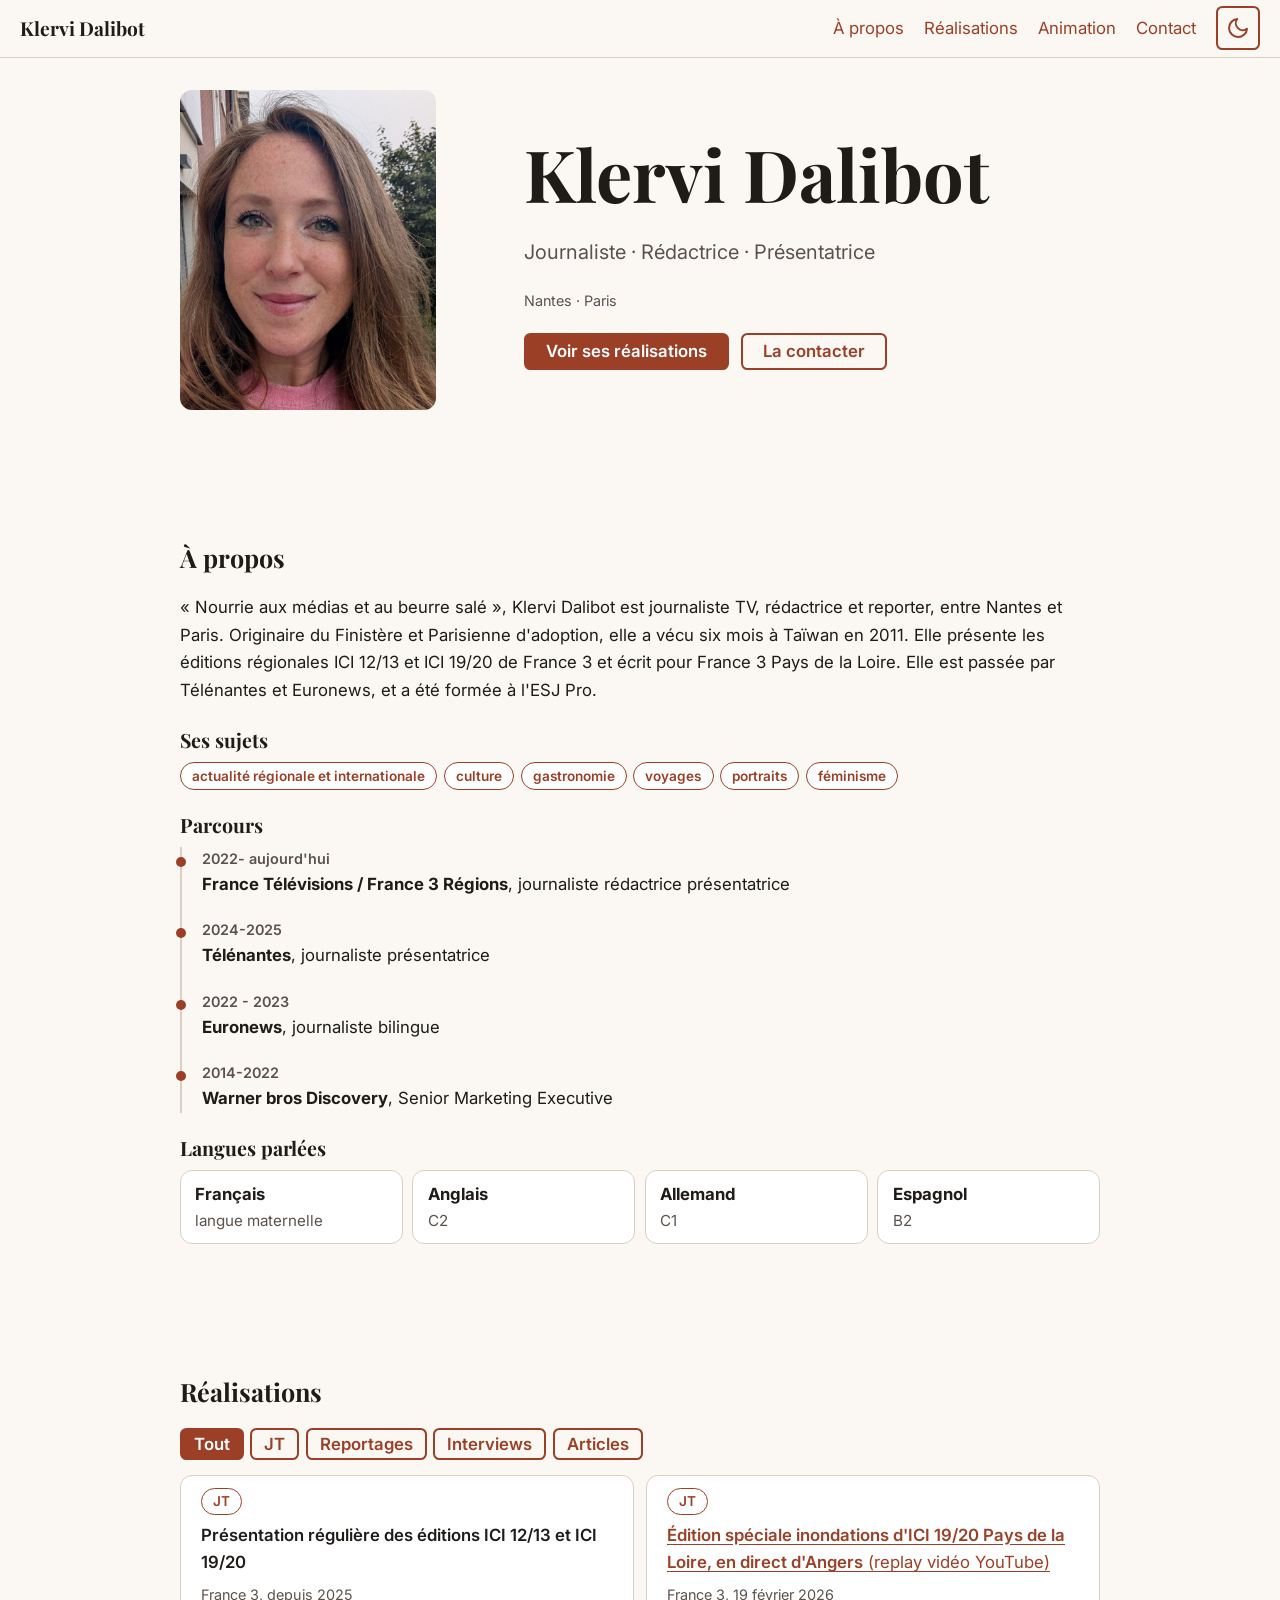
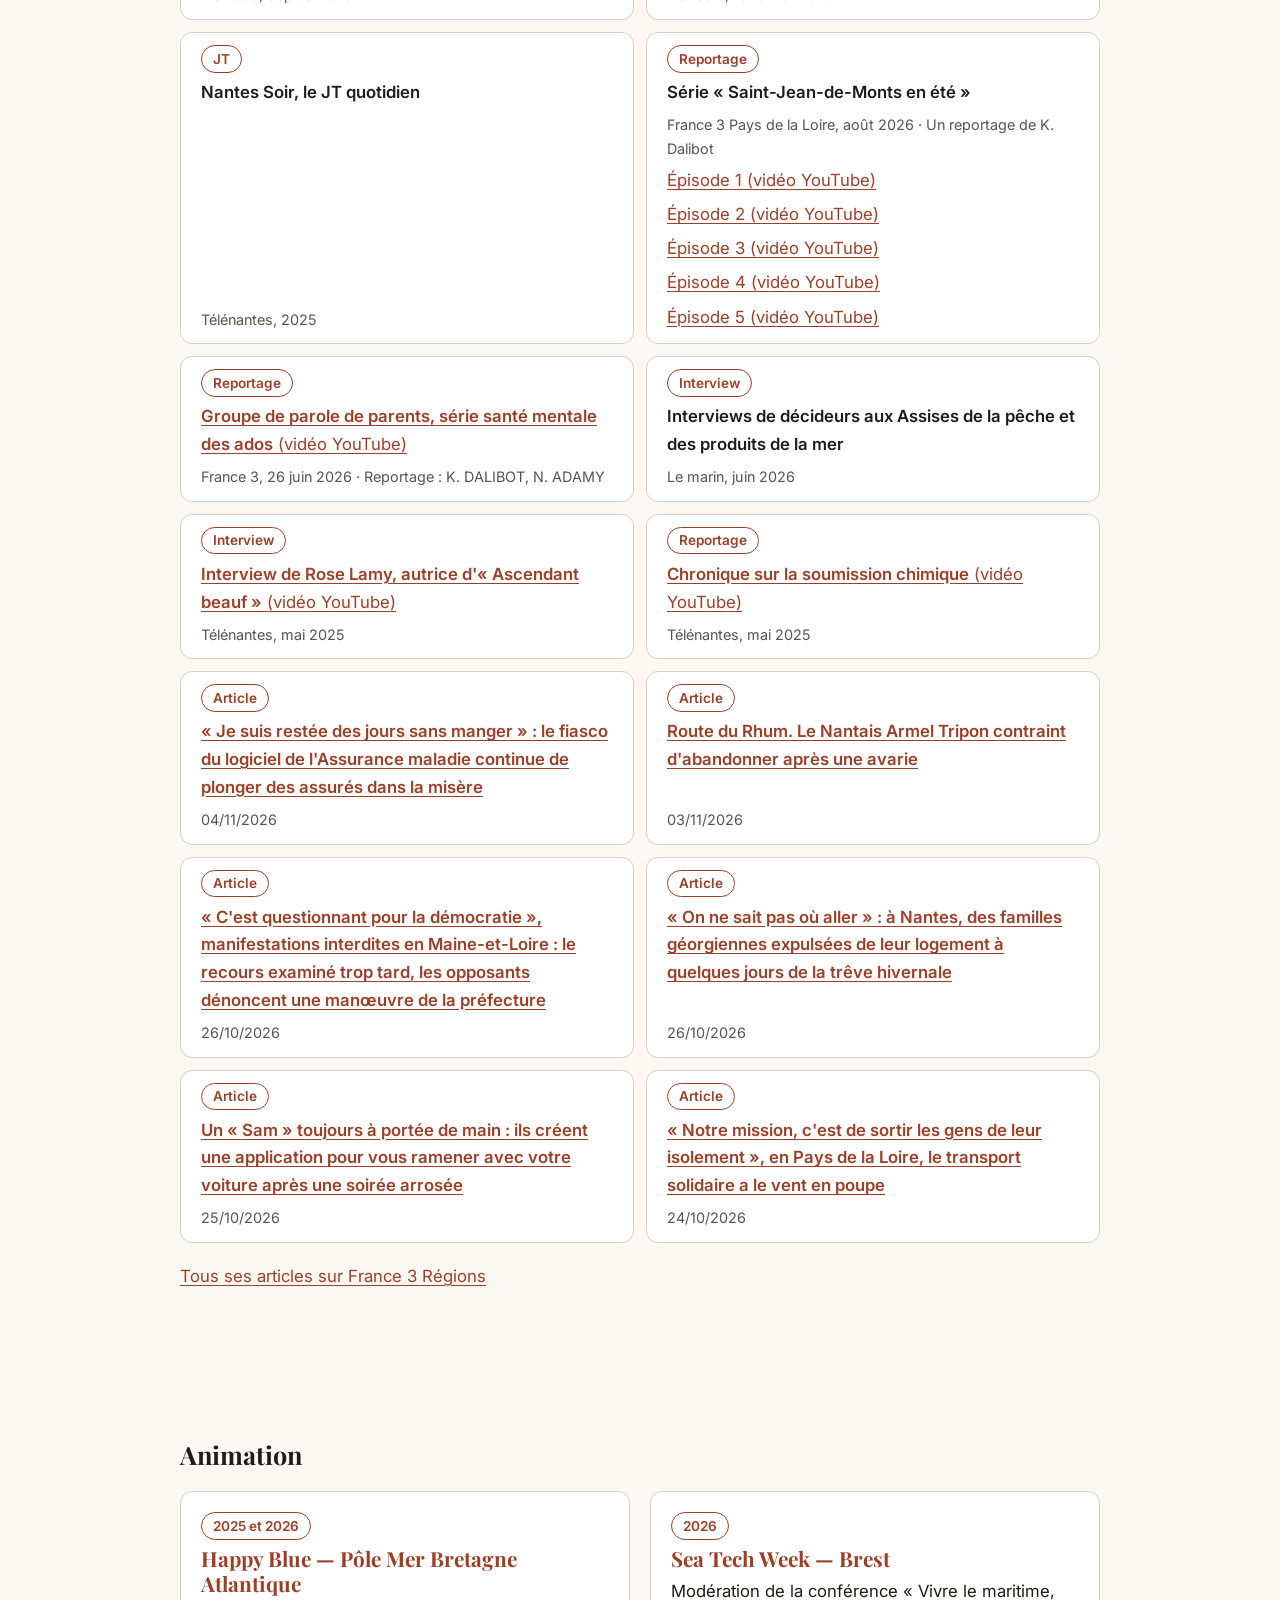
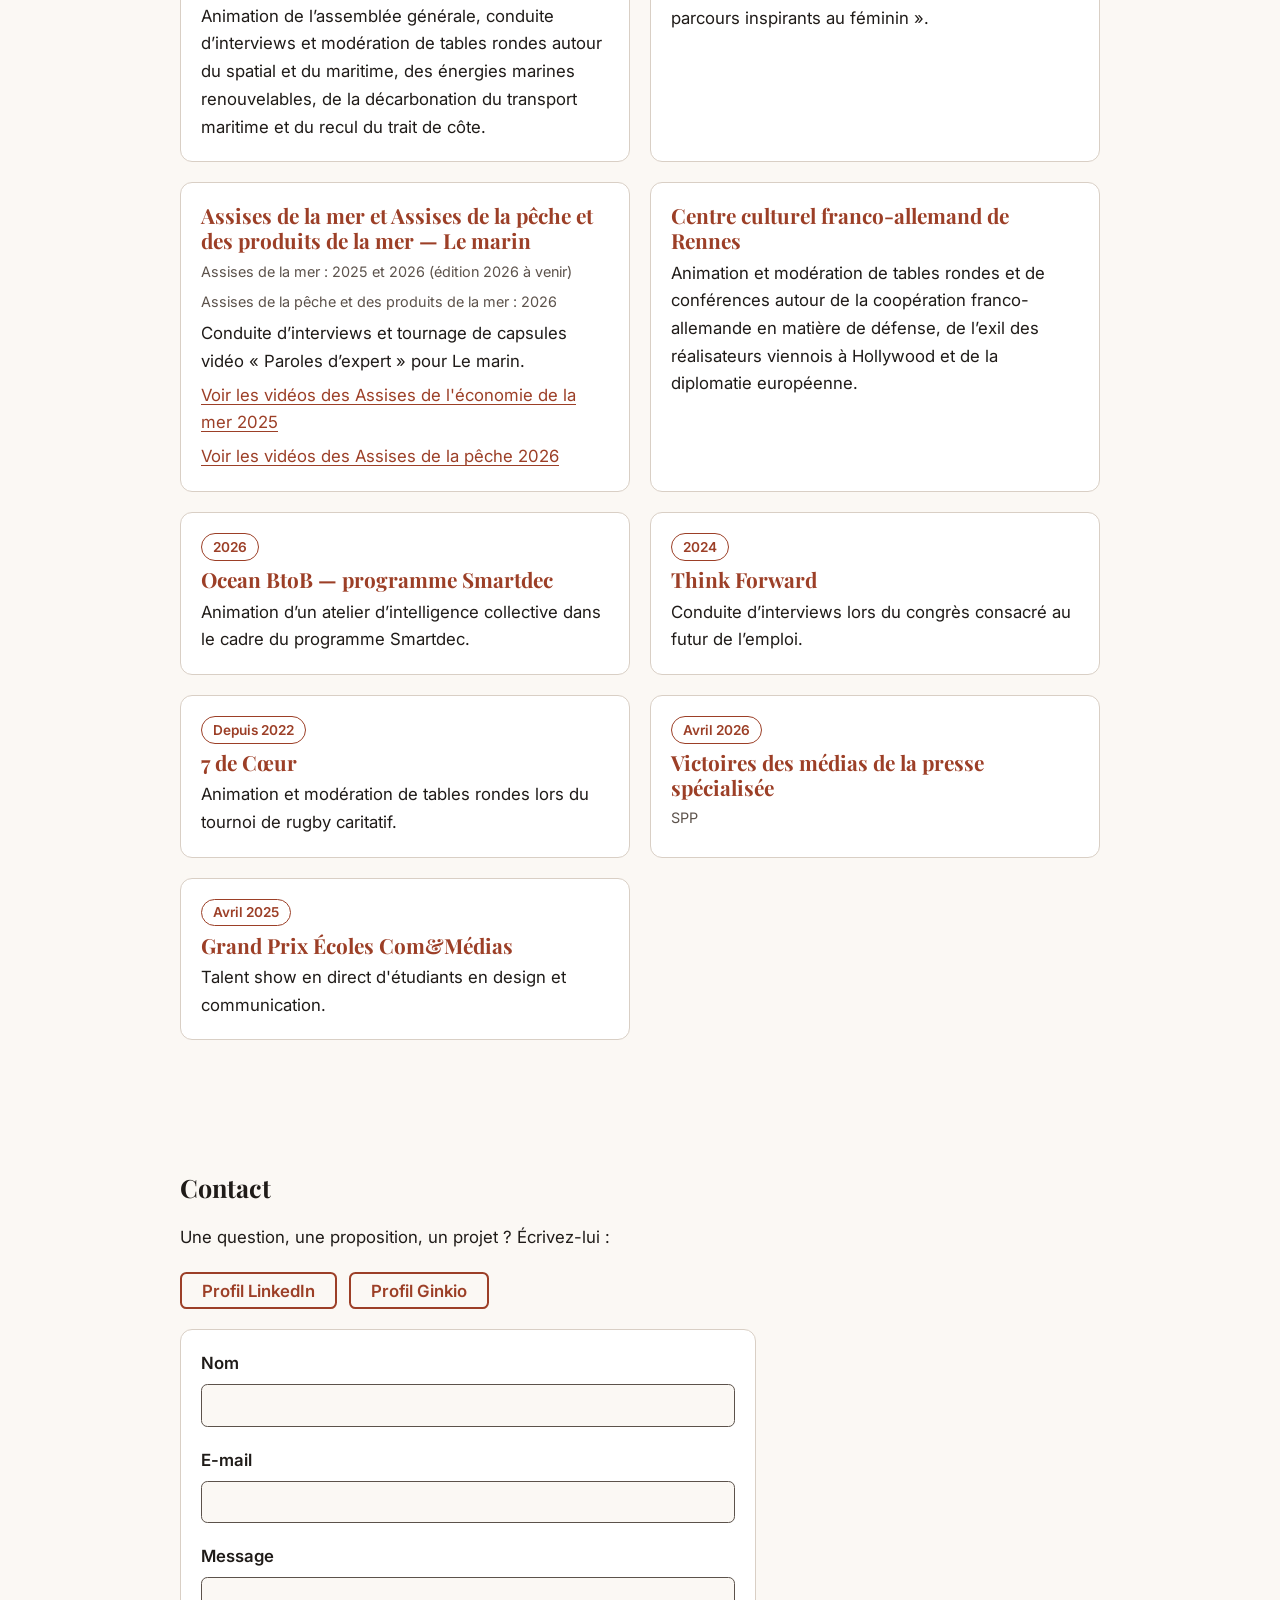
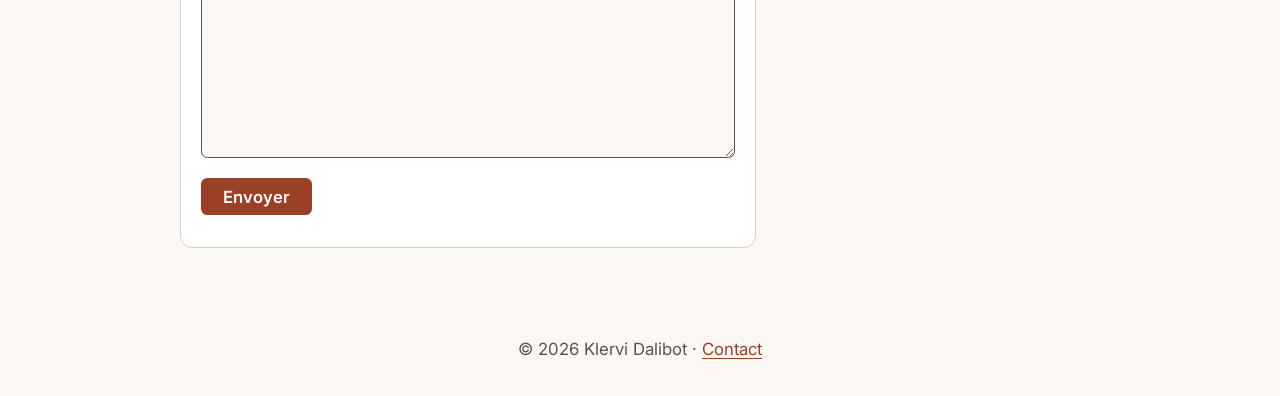
==== index.html @ cf3550d9 "Merge 5344a997045b889848698b7da3e943a7ddca93fd into ff11c8454c8eb63efcbce56567a3c6e92905b1fd" ====
<!doctype html>
<html lang="fr">
<head>
  <meta charset="utf-8">
  <meta name="viewport" content="width=device-width, initial-scale=1">
  <title>Klervi Dalibot</title>
  <meta name="description" content="Klervi Dalibot, journaliste, rédactrice et présentatrice : portfolio et contact.">
  <meta name="theme-color" content="#fbf8f4" media="(prefers-color-scheme: light)">
  <meta name="theme-color" content="#1a1715" media="(prefers-color-scheme: dark)">
  <script>
    try { var t = localStorage.getItem("theme"); if (t === "light" || t === "dark") document.documentElement.setAttribute("data-theme", t); } catch (e) {}
  </script>
  <link rel="preconnect" href="https://fonts.googleapis.com">
  <link rel="preconnect" href="https://fonts.gstatic.com" crossorigin>
  <link rel="stylesheet" href="https://fonts.googleapis.com/css2?family=Inter:wght@400;600;700&family=Playfair+Display:wght@600;700&display=swap">
  <link rel="stylesheet" href="style.css">
  <link rel="icon" type="image/svg+xml" href="favicon.svg">
  <meta property="og:title" content="Klervi Dalibot">
  <meta property="og:description" content="Klervi Dalibot, journaliste, rédactrice et présentatrice : portfolio et contact.">
  <meta property="og:url" content="https://romubaron.github.io/kd/">
  <meta property="og:image" content="https://romubaron.github.io/kd/images/klervi.jpg">
  <meta property="og:type" content="website">
  <meta property="og:locale" content="fr_FR">
</head>
<body id="top">
  <header>
    <a class="brand" href="#top">Klervi Dalibot</a>
    <div class="header-end">
      <nav aria-label="Navigation principale">
        <a href="#about">À propos</a>
        <a href="#work">Réalisations</a>
        <a href="#animation">Animation</a>
        <a href="#contact">Contact</a>
      </nav>
      <button type="button" class="btn btn--ghost theme-toggle" id="theme-toggle" hidden>
        <svg class="icon-sun" viewBox="0 0 24 24" width="24" height="24" fill="none" stroke="currentColor" stroke-width="2" stroke-linecap="round" stroke-linejoin="round" aria-hidden="true" focusable="false"><circle cx="12" cy="12" r="4"/><path d="M12 2v2M12 20v2M4.93 4.93l1.41 1.41M17.66 17.66l1.41 1.41M2 12h2M20 12h2M4.93 19.07l1.41-1.41M17.66 6.34l1.41-1.41"/></svg>
        <svg class="icon-moon" viewBox="0 0 24 24" width="24" height="24" fill="none" stroke="currentColor" stroke-width="2" stroke-linecap="round" stroke-linejoin="round" aria-hidden="true" focusable="false"><path d="M21 12.79A9 9 0 1 1 11.21 3 7 7 0 0 0 21 12.79z"/></svg>
      </button>
    </div>
  </header>

  <main>
    <section class="hero">
      <img class="hero-photo" src="images/klervi.jpg" alt="Portrait de Klervi Dalibot, journaliste et présentatrice" width="720" height="900">
      <div class="hero-text">
        <h1>Klervi Dalibot</h1>
        <p class="tagline">Journaliste · Rédactrice · Présentatrice</p>
        <p class="meta">Nantes · Paris</p>
        <p class="hero-cta">
          <a class="btn" href="#work">Voir ses réalisations</a>
          <a class="btn btn--ghost" href="#contact">La contacter</a>
        </p>
      </div>
    </section>

    <section id="about">
      <h2>À propos</h2>
      <div class="about">
        <div>
          <p>« Nourrie aux médias et au beurre salé », Klervi Dalibot est journaliste TV, rédactrice et reporter, entre Nantes et Paris.
          Originaire du Finistère et Parisienne d'adoption, elle a vécu six mois à Taïwan en 2011.
          Elle présente les éditions régionales ICI 12/13 et ICI 19/20 de France 3 et écrit pour France 3 Pays de la Loire.
          Elle est passée par Télénantes et Euronews, et a été formée à l'ESJ Pro.</p>
          <h3>Ses sujets</h3>
          <ul class="tags">
            <li><span class="tag">actualité régionale et internationale</span></li>
            <li><span class="tag">culture</span></li>
            <li><span class="tag">gastronomie</span></li>
            <li><span class="tag">voyages</span></li>
            <li><span class="tag">portraits</span></li>
            <li><span class="tag">féminisme</span></li>
          </ul>
          <h3>Parcours</h3>
          <ol class="timeline">
            <li><span class="meta">2022- aujourd'hui</span> <strong>France Télévisions / France 3 Régions</strong>, journaliste rédactrice présentatrice</li>
            <li><span class="meta">2024-2025</span> <strong>Télénantes</strong>, journaliste présentatrice</li>
            <li><span class="meta">2022 - 2023</span> <strong>Euronews</strong>, journaliste bilingue</li>
            <li><span class="meta">2014-2022</span> <strong>Warner bros Discovery</strong>, Senior Marketing Executive</li>
          </ol>
          <h3>Langues parlées</h3>
          <dl class="langs">
            <div><dt>Français</dt><dd>langue maternelle</dd></div>
            <div><dt>Anglais</dt><dd>C2</dd></div>
            <div><dt>Allemand</dt><dd>C1</dd></div>
            <div><dt>Espagnol</dt><dd>B2</dd></div>
          </dl>
        </div>
      </div>
    </section>

    <section id="work">
      <h2>Réalisations</h2>

      <div class="filters" id="filters" role="group" aria-label="Filtrer les réalisations" hidden>
        <button type="button" class="btn btn--ghost" data-filter="all" aria-pressed="true">Tout</button>
        <button type="button" class="btn btn--ghost" data-filter="jt" aria-pressed="false">JT</button>
        <button type="button" class="btn btn--ghost" data-filter="reportages" aria-pressed="false">Reportages</button>
        <button type="button" class="btn btn--ghost" data-filter="interviews" aria-pressed="false">Interviews</button>
        <button type="button" class="btn btn--ghost" data-filter="articles" aria-pressed="false">Articles</button>
      </div>
      <p class="meta" id="filter-status" role="status" aria-live="polite"></p>

      <ul class="cards" id="cards">
        <li class="card work-card" data-cat="jt">
          <span class="tag">JT</span>
          <p class="work-title">Présentation régulière des éditions ICI 12/13 et ICI 19/20</p>
          <p class="meta">France 3, depuis 2025</p>
        </li>
        <li class="card work-card" data-cat="jt">
          <span class="tag">JT</span>
          <p class="work-title"><a href="https://www.youtube.com/live/usUb9ybVvE8" target="_blank" rel="noopener">Édition spéciale inondations d'ICI 19/20 Pays de la Loire, en direct d'Angers<span class="video-hint"> (replay vidéo YouTube)</span></a></p>
          <p class="meta">France 3, 19 février 2026</p>
        </li>
        <li class="card work-card" data-cat="jt">
          <span class="tag">JT</span>
          <p class="work-title">Nantes Soir, le JT quotidien</p>
          <p class="meta">Télénantes, 2025</p>
        </li>
        <li class="card work-card" data-cat="reportages">
          <span class="tag">Reportage</span>
          <p class="work-title">Série « Saint-Jean-de-Monts en été »</p>
          <p class="meta">France 3 Pays de la Loire, août 2026 · Un reportage de K. Dalibot</p>
          <ul class="video-links" aria-label="Épisodes de la série">
            <li><a href="https://www.youtube.com/watch?v=m-5u-r1JsEg" target="_blank" rel="noopener">Épisode 1<span class="video-hint"> (vidéo YouTube)</span></a></li>
            <li><a href="https://www.youtube.com/watch?v=chrv0sRljAE" target="_blank" rel="noopener">Épisode 2<span class="video-hint"> (vidéo YouTube)</span></a></li>
            <li><a href="https://www.youtube.com/watch?v=uHNR_6bVKFA" target="_blank" rel="noopener">Épisode 3<span class="video-hint"> (vidéo YouTube)</span></a></li>
            <li><a href="https://www.youtube.com/watch?v=1n4HzKhu-yY" target="_blank" rel="noopener">Épisode 4<span class="video-hint"> (vidéo YouTube)</span></a></li>
            <li><a href="https://www.youtube.com/watch?v=w8v2LlvGVRg" target="_blank" rel="noopener">Épisode 5<span class="video-hint"> (vidéo YouTube)</span></a></li>
          </ul>
        </li>
        <li class="card work-card" data-cat="reportages">
          <span class="tag">Reportage</span>
          <p class="work-title"><a href="https://www.youtube.com/watch?v=w3qCwDLEU0M" target="_blank" rel="noopener">Groupe de parole de parents, série santé mentale des ados<span class="video-hint"> (vidéo YouTube)</span></a></p>
          <p class="meta">France 3, 26 juin 2026 · Reportage : K. DALIBOT, N. ADAMY</p>
        </li>
        <li class="card work-card" data-cat="interviews">
          <span class="tag">Interview</span>
          <p class="work-title">Interviews de décideurs aux Assises de la pêche et des produits de la mer</p>
          <p class="meta">Le marin, juin 2026</p>
        </li>
        <li class="card work-card" data-cat="interviews">
          <span class="tag">Interview</span>
          <p class="work-title"><a href="https://www.youtube.com/watch?v=buEDNJ3-ZjA" target="_blank" rel="noopener">Interview de Rose Lamy, autrice d'« Ascendant beauf »<span class="video-hint"> (vidéo YouTube)</span></a></p>
          <p class="meta">Télénantes, mai 2025</p>
        </li>
        <li class="card work-card" data-cat="reportages">
          <span class="tag">Reportage</span>
          <p class="work-title"><a href="https://www.youtube.com/watch?v=xwYB9bFmnVE" target="_blank" rel="noopener">Chronique sur la soumission chimique<span class="video-hint"> (vidéo YouTube)</span></a></p>
          <p class="meta">Télénantes, mai 2025</p>
        </li>
        <!-- articles:début (généré par articles.py) -->
        <li class="card work-card" data-cat="articles">
          <span class="tag">Article</span>
          <p class="work-title"><a href="https://france3-regions.franceinfo.fr/pays-de-la-loire/loire-atlantique/nantes/je-suis-restee-des-jours-sans-manger-le-fiasco-du-logiciel-de-l-assurance-maladie-continue-de-plonger-des-assures-dans-la-misere-3443535.html">« Je suis restée des jours sans manger » : le fiasco du logiciel de l'Assurance maladie continue de plonger des assurés dans la misère</a></p>
          <p class="meta">04/11/2026</p>
        </li>
        <li class="card work-card" data-cat="articles">
          <span class="tag">Article</span>
          <p class="work-title"><a href="https://france3-regions.franceinfo.fr/pays-de-la-loire/loire-atlantique/nantes/route-du-rhum-avarie-pour-l-imoca-du-nantais-armel-tripon-vainqueur-de-l-edition-2018-3443388.html">Route du Rhum. Le Nantais Armel Tripon contraint d'abandonner après une avarie</a></p>
          <p class="meta">03/11/2026</p>
        </li>
        <li class="card work-card" data-cat="articles">
          <span class="tag">Article</span>
          <p class="work-title"><a href="https://france3-regions.franceinfo.fr/pays-de-la-loire/maine-et-loire/angers/c-est-abusif-manifestations-interdites-en-maine-et-loire-le-recours-examine-trop-tard-les-opposants-denoncent-une-man-uvre-de-la-prefecture-3439485.html">« C'est questionnant pour la démocratie », manifestations interdites en Maine-et-Loire : le recours examiné trop tard, les opposants dénoncent une manœuvre de la préfecture</a></p>
          <p class="meta">26/10/2026</p>
        </li>
        <li class="card work-card" data-cat="articles">
          <span class="tag">Article</span>
          <p class="work-title"><a href="https://france3-regions.franceinfo.fr/pays-de-la-loire/loire-atlantique/nantes/on-ne-sait-pas-ou-aller-a-nantes-des-familles-georgiennes-expulsees-de-leur-logement-a-quelques-jours-de-la-treve-hivernale-3439224.html">« On ne sait pas où aller » : à Nantes, des familles géorgiennes expulsées de leur logement à quelques jours de la trêve hivernale</a></p>
          <p class="meta">26/10/2026</p>
        </li>
        <li class="card work-card" data-cat="articles">
          <span class="tag">Article</span>
          <p class="work-title"><a href="https://france3-regions.franceinfo.fr/pays-de-la-loire/maine-et-loire/angers/un-sam-toujours-a-portee-de-main-ils-creent-une-application-pour-vous-ramener-avec-votre-voiture-apres-une-soiree-arrosee-3438336.html">Un « Sam » toujours à portée de main : ils créent une application pour vous ramener avec votre voiture après une soirée arrosée</a></p>
          <p class="meta">25/10/2026</p>
        </li>
        <li class="card work-card" data-cat="articles">
          <span class="tag">Article</span>
          <p class="work-title"><a href="https://france3-regions.franceinfo.fr/pays-de-la-loire/loire-atlantique/la-baule/notre-mission-c-est-de-sortir-les-gens-de-leur-isolement-en-pays-de-la-loire-le-transport-solidaire-a-le-vent-en-poupe-3437787.html">« Notre mission, c'est de sortir les gens de leur isolement », en Pays de la Loire, le transport solidaire a le vent en poupe</a></p>
          <p class="meta">24/10/2026</p>
        </li>
        <!-- articles:fin -->
      </ul>
      <p><a href="https://france3-regions.franceinfo.fr/redaction/klervi-dalibot">Tous ses articles sur France 3 Régions</a></p>
    </section>

    <section id="animation">
      <h2>Animation</h2>
      <ul class="editorial">
        <li class="card editorial-item">
          <span class="tag">2025 et 2026</span>
          <h3>Happy Blue — Pôle Mer Bretagne Atlantique</h3>
          <p>Animation de l’assemblée générale, conduite d’interviews et modération de tables rondes autour du spatial et du maritime, des énergies marines renouvelables, de la décarbonation du transport maritime et du recul du trait de côte.</p>
        </li>
        <li class="card editorial-item">
          <span class="tag">2026</span>
          <h3>Sea Tech Week — Brest</h3>
          <p>Modération de la conférence « Vivre le maritime, parcours inspirants au féminin ».</p>
        </li>
        <li class="card editorial-item">
          <h3>Assises de la mer et Assises de la pêche et des produits de la mer — Le marin</h3>
          <p class="meta">Assises de la mer : 2025 et 2026 (édition 2026 à venir)</p>
          <p class="meta">Assises de la pêche et des produits de la mer : 2026</p>
          <p>Conduite d’interviews et tournage de capsules vidéo « Paroles d’expert » pour Le marin.</p>
          <ul class="video-links">
            <li><a href="https://vimeo.com/reviews/1f818fdc-e277-4b5a-9fe0-464cbd83e861/users/33118335/folders/27250530" target="_blank" rel="noopener">Voir les vidéos des Assises de l'économie de la mer 2025</a></li>
            <li><a href="https://assisesfilierepeche.ouest-france.fr/content/mediatheque-2026" target="_blank" rel="noopener">Voir les vidéos des Assises de la pêche 2026</a></li>
          </ul>
        </li>
        <li class="card editorial-item">
          <h3>Centre culturel franco-allemand de Rennes</h3>
          <p>Animation et modération de tables rondes et de conférences autour de la coopération franco-allemande en matière de défense, de l’exil des réalisateurs viennois à Hollywood et de la diplomatie européenne.</p>
        </li>
        <li class="card editorial-item">
          <span class="tag">2026</span>
          <h3>Ocean BtoB — programme Smartdec</h3>
          <p>Animation d’un atelier d’intelligence collective dans le cadre du programme Smartdec.</p>
        </li>
        <li class="card editorial-item">
          <span class="tag">2024</span>
          <h3>Think Forward</h3>
          <p>Conduite d’interviews lors du congrès consacré au futur de l’emploi.</p>
        </li>
        <li class="card editorial-item">
          <span class="tag">Depuis 2022</span>
          <h3>7 de Cœur</h3>
          <p>Animation et modération de tables rondes lors du tournoi de rugby caritatif.</p>
        </li>
        <li class="card editorial-item">
          <span class="tag">Avril 2026</span>
          <h3>Victoires des médias de la presse spécialisée</h3>
          <p class="meta">SPP</p>
        </li>
        <li class="card editorial-item">
          <span class="tag">Avril 2025</span>
          <h3>Grand Prix Écoles Com&amp;Médias</h3>
          <p>Talent show en direct d'étudiants en design et communication.</p>
        </li>
      </ul>
    </section>

    <section id="contact">
      <h2>Contact</h2>
      <p>Une question, une proposition, un projet ? Écrivez-lui :</p>
      <ul class="contact-links">
        <li><a class="btn btn--ghost" href="https://www.linkedin.com/in/klervi-dalibot/" target="_blank" rel="noopener">Profil LinkedIn</a></li>
        <li><a class="btn btn--ghost" href="https://ginkio.com/klervi-dalibot" target="_blank" rel="noopener">Profil Ginkio</a></li>
      </ul>
      <form class="contact-form card" id="contact-form" action="https://api.web3forms.com/submit" method="POST">
        <input type="hidden" name="access_key" value="654a4ff9-ec56-434e-ba5a-cca68279a450">
        <input type="hidden" name="subject" value="Nouveau message depuis le site de Klervi Dalibot">
        <input type="hidden" name="from_name" value="Site de Klervi Dalibot">
        <input type="hidden" name="redirect" value="https://romubaron.github.io/kd/merci.html">
        <input type="checkbox" name="botcheck" class="botcheck" tabindex="-1" autocomplete="off" aria-hidden="true">
        <p class="field">
          <label for="cf-name">Nom</label>
          <input type="text" id="cf-name" name="name" autocomplete="name" required>
        </p>
        <p class="field">
          <label for="cf-email">E-mail</label>
          <input type="email" id="cf-email" name="email" autocomplete="email" required>
        </p>
        <p class="field">
          <label for="cf-message">Message</label>
          <textarea id="cf-message" name="message" rows="6" required></textarea>
        </p>
        <p><button type="submit" class="btn">Envoyer</button></p>
        <p class="form-status" id="form-status" role="status" aria-live="polite"></p>
      </form>
    </section>
  </main>

  <footer>© <span id="year">2026</span> Klervi Dalibot · <a href="#contact">Contact</a></footer>

  <script>
    (function () {
      document.getElementById("year").textContent = new Date().getFullYear();
      var root = document.documentElement, btn = document.getElementById("theme-toggle");
      var sun = btn.querySelector(".icon-sun"), moon = btn.querySelector(".icon-moon");
      var mq = window.matchMedia("(prefers-color-scheme: dark)");
      function current() { return root.getAttribute("data-theme") || (mq.matches ? "dark" : "light"); }
      function label() {
        var dark = current() === "dark", text = "Passer au thème " + (dark ? "clair" : "sombre");
        sun.style.display = dark ? "" : "none";
        moon.style.display = dark ? "none" : "";
        btn.setAttribute("aria-label", text);
        btn.title = text;
      }
      btn.hidden = false;
      label();
      btn.addEventListener("click", function () {
        var t = current() === "dark" ? "light" : "dark";
        root.setAttribute("data-theme", t);
        try { localStorage.setItem("theme", t); } catch (e) {}
        label();
      });
    })();
  </script>
  <script>
    (function () {
      var bar = document.getElementById("filters"), status = document.getElementById("filter-status");
      var btns = bar.querySelectorAll("button"), cards = document.querySelectorAll("#cards > li");
      bar.hidden = false;
      btns.forEach(function (b) {
        b.addEventListener("click", function () {
          var f = b.getAttribute("data-filter"), n = 0;
          btns.forEach(function (x) { x.setAttribute("aria-pressed", x === b ? "true" : "false"); });
          cards.forEach(function (c) {
            var show = f === "all" || c.getAttribute("data-cat") === f;
            c.hidden = !show;
            if (show) n++;
          });
          status.textContent = n + (n > 1 ? " réalisations affichées" : " réalisation affichée");
        });
      });
    })();
  </script>
  <script>
    (function () {
      var form = document.getElementById("contact-form"), status = document.getElementById("form-status");
      var fail = "Le message n'a pas pu être envoyé. Merci de réessayer dans quelques instants.";
      form.addEventListener("submit", function (e) {
        e.preventDefault();
        var btn = form.querySelector("button[type=submit]");
        btn.disabled = true;
        status.className = "form-status";
        status.textContent = "Envoi en cours…";
        var data = {};
        new FormData(form).forEach(function (v, k) { data[k] = v; });
        fetch(form.action, { method: "POST", headers: { "Content-Type": "application/json", "Accept": "application/json" }, body: JSON.stringify(data) })
          .then(function (r) { return r.json(); })
          .then(function (j) {
            if (!j.success) throw new Error();
            form.reset();
            status.className = "form-status form-status--ok";
            status.textContent = "Merci, votre message a bien été envoyé. Klervi vous répondra dès que possible.";
          })
          .catch(function () {
            status.className = "form-status form-status--error";
            status.textContent = fail;
          })
          .then(function () { btn.disabled = false; });
      });
    })();
  </script>
</body>
</html>
---- style.css ----
/* Variables : thème clair par défaut, thème sombre via prefers-color-scheme
   ou via l'attribut data-theme posé sur <html> par le bouton de bascule.
   Ratios de contraste WCAG calculés sur le fond --bg / --card (AA = 4,5:1). */
:root {
  color-scheme: light dark;

  /* Couleurs — thème clair */
  --bg: #fbf8f4;      /* fond de page, crème */
  --card: #ffffff;    /* fond des cartes et étiquettes */
  --fg: #1f1b18;      /* texte courant, noir chaud : 16,2:1 sur --bg, 17,1:1 sur --card */
  --muted: #5c524b;   /* texte secondaire, dates : 7,2:1 sur --bg, 7,6:1 sur --card */
  --accent: #9c3f27;  /* terracotta : liens et titres, 6,3:1 sur --bg, 6,7:1 sur --card */
  --on-accent: #ffffff; /* texte sur fond terracotta (.btn) : 6,7:1 */
  --line: #d9cfc5;    /* filets et bordures discrètes (décoratif) */
  --focus: #9c3f27;   /* anneau de focus clavier, identique à l'accent */

  /* Polices */
  --font-serif: "Playfair Display", Georgia, serif;   /* titres */
  --font-sans: Inter, system-ui, sans-serif;          /* texte courant */

  /* Espacements */
  --space-xs: 0.4rem;  /* petit écart, entre éléments liés */
  --space-s: 0.75rem;  /* écart standard entre blocs */
  --space-m: 1.25rem;  /* marge interne des cartes, gouttières */
  --space-l: 2rem;     /* séparation entre groupes */
  --space-xl: 3.5rem;  /* séparation entre sections */

  /* Rayons */
  --radius-s: 0.4rem;  /* étiquettes, boutons */
  --radius-m: 0.75rem; /* cartes, images */
  --radius-pill: 999px; /* éléments arrondis (étiquettes) */
}
@media (prefers-color-scheme: dark) {
  :root:not([data-theme="light"]) {
    --bg: #1a1715;      /* fond de page, noir chaud */
    --card: #252120;    /* fond des cartes */
    --fg: #f3ece4;      /* texte courant, crème : 15,2:1 sur --bg */
    --muted: #b9aea4;   /* texte secondaire : 8,2:1 sur --bg, 7,3:1 sur --card */
    --accent: #e8957d;  /* terracotta clair : 7,7:1 sur --bg, 6,9:1 sur --card */
    --on-accent: #1a1715; /* texte sur fond terracotta : 7,7:1 */
    --line: #3d3632;    /* filets */
    --focus: #e8957d;   /* anneau de focus */
  }
}
:root[data-theme="dark"] {
  --bg: #1a1715;      /* fond de page, noir chaud */
  --card: #252120;    /* fond des cartes */
  --fg: #f3ece4;      /* texte courant, crème : 15,2:1 sur --bg */
  --muted: #b9aea4;   /* texte secondaire : 8,2:1 sur --bg, 7,3:1 sur --card */
  --accent: #e8957d;  /* terracotta clair : 7,7:1 sur --bg, 6,9:1 sur --card */
  --on-accent: #1a1715; /* texte sur fond terracotta : 7,7:1 */
  --line: #3d3632;    /* filets */
  --focus: #e8957d;   /* anneau de focus */
}

* { box-sizing: border-box; }
body { margin: 0; font: 1.05rem/1.65 var(--font-sans); background: var(--bg); color: var(--fg); }
h1, h2, h3, h4 { font-family: var(--font-serif); line-height: 1.2; }
a { color: var(--accent); text-underline-offset: 0.2em; }
a:hover { text-decoration-thickness: 2px; }

/* Focus clavier visible sur tous les liens et boutons */
a:focus-visible, button:focus-visible, .btn:focus-visible {
  outline: 3px solid var(--focus);
  outline-offset: 3px;
  border-radius: var(--radius-s);
}

/* ---------- Composants réutilisables ---------- */

/* Bouton : <a class="btn"> ou <button class="btn">.
   Variante .btn--ghost : contour seul, sans fond plein. */
.btn {
  display: inline-block; font: inherit; font-weight: 600; line-height: 1.2; cursor: pointer;
  padding: var(--space-xs) var(--space-m); border-radius: var(--radius-s);
  background: var(--accent); color: var(--on-accent); border: 2px solid var(--accent);
  text-decoration: none;
}
.btn:hover { background: transparent; color: var(--accent); }
.btn--ghost { background: transparent; color: var(--accent); }
.btn--ghost:hover { background: var(--accent); color: var(--on-accent); }

/* Carte : <div class="card"> ou <li class="card">, bloc sur fond --card
   avec filet discret ; au survol, le filet passe à la couleur d'accent. */
.card {
  background: var(--card); padding: var(--space-s) var(--space-m);
  border: 1px solid var(--line); border-radius: var(--radius-m);
}
.card:hover { border-color: var(--accent); }
.card:focus-within { border-color: var(--accent); }

/* Étiquette : <span class="tag">, petit libellé arrondi (rubrique, date…). */
.tag {
  display: inline-block; font-size: 0.85rem; font-weight: 600; padding: 0.1rem 0.7rem;
  border-radius: var(--radius-pill); background: var(--card); color: var(--accent);
  border: 1px solid var(--accent); text-decoration: none;
}
a.tag:hover { background: var(--accent); color: var(--on-accent); }

/* ---------- Mise en page ---------- */

header { position: sticky; top: 0; z-index: 10; background: var(--bg); display: flex; flex-wrap: wrap; align-items: center; justify-content: space-between; gap: var(--space-xs) var(--space-m); padding: var(--space-xs) var(--space-m); border-bottom: 1px solid var(--line); }
header .brand { font-family: var(--font-serif); font-size: 1.2rem; font-weight: 700; text-decoration: none; color: var(--fg); }
header .brand:hover { color: var(--accent); }
.header-end { display: flex; flex-wrap: wrap; align-items: center; gap: var(--space-xs) var(--space-m); }
nav { display: flex; flex-wrap: wrap; gap: var(--space-xs) var(--space-m); }
nav a { text-decoration: none; }
nav a:hover { text-decoration: underline; }
.theme-toggle { display: inline-flex; align-items: center; justify-content: center; min-width: 44px; min-height: 44px; padding: 0; }
.theme-toggle[hidden] { display: none; }
.theme-toggle svg { display: block; width: 24px; height: 24px; }

main { max-width: 60rem; margin: 0 auto; padding: 0 var(--space-m); }
section { padding: var(--space-xl) 0; }
section[id], .rubrique[id] { scroll-margin-top: 9rem; }
@media (min-width: 700px) { section[id], .rubrique[id] { scroll-margin-top: 5rem; } }
.hero { display: grid; gap: var(--space-l); justify-items: center; text-align: center; padding: var(--space-l) 0 var(--space-xl); }
.hero-photo { display: block; width: 100%; max-width: 16rem; height: auto; aspect-ratio: 720 / 900; object-fit: cover; border-radius: var(--radius-m); }
.hero h1 { font-size: clamp(2.5rem, 8vw, 4.5rem); margin: 0; }
.hero-cta { display: flex; flex-wrap: wrap; gap: var(--space-s); justify-content: center; margin: var(--space-m) 0 0; }
@media (min-width: 700px) {
  .hero { grid-template-columns: 18rem 1fr; justify-items: start; text-align: left; align-items: center; gap: var(--space-xl); }
  .hero-cta { justify-content: flex-start; }
}
.tagline { color: var(--muted); font-size: 1.25rem; }


.about h3 { margin: 1.5rem 0 0.6rem; }
.tags { list-style: none; padding: 0; margin: 0; display: flex; flex-wrap: wrap; gap: var(--space-xs); }
.timeline { list-style: none; margin: 0; padding: 0 0 0 var(--space-m); border-left: 2px solid var(--line); }
.timeline li { position: relative; margin-bottom: var(--space-m); overflow-wrap: anywhere; }
.timeline li::before { content: ""; position: absolute; left: calc(-1 * var(--space-m) - 6px); top: 0.6rem; width: 10px; height: 10px; border-radius: 50%; background: var(--accent); }
.timeline .meta { display: block; margin: 0; font-weight: 600; }
.langs { margin: 0; display: grid; grid-template-columns: repeat(auto-fit, minmax(9rem, 1fr)); gap: 0.6rem; }
.langs div { background: var(--card); border: 1px solid var(--line); padding: 0.6rem 0.9rem; border-radius: var(--radius-m); }
.langs dt { font-weight: 700; }
.langs dd { margin: 0; color: var(--muted); font-size: 0.95rem; overflow-wrap: anywhere; }

footer { text-align: center; color: var(--muted); padding: var(--space-l); }

h3 { margin-top: var(--space-l); }
.meta { color: var(--muted); font-size: 0.9rem; }
.list { padding: 0; list-style: none; }
.list li { background: var(--card); border: 1px solid var(--line); padding: 0.9rem 1.1rem; border-radius: var(--radius-m); margin-bottom: 0.6rem; overflow-wrap: anywhere; }
.list li:hover, .list li:focus-within { border-color: var(--accent); }
.list .meta { display: block; }

.rubrique { margin-top: 2.5rem; padding-left: var(--space-s); border-left: 4px solid var(--accent); }
.rubrique h3 { margin-top: 0; color: var(--accent); font-size: 1.5rem; }
.rubrique h4 { margin: 1.5rem 0 0.75rem; font-size: 1.1rem; }

/* Réalisations : filtres (affichés par le JS) et cartes */
.filters { display: flex; flex-wrap: wrap; gap: var(--space-xs); margin: var(--space-m) 0 var(--space-xs); }
.filters[hidden], .cards [hidden] { display: none; }
.filters .btn { padding: 0.25rem var(--space-s); }
.filters .btn[aria-pressed="true"] { background: var(--accent); color: var(--on-accent); }
.filters .btn[aria-pressed="true"]:hover { background: var(--accent); color: var(--on-accent); }
.cards { list-style: none; padding: 0; margin: var(--space-s) 0 var(--space-m); display: grid; grid-template-columns: 1fr; gap: var(--space-s); }
@media (min-width: 700px) { .cards { grid-template-columns: repeat(2, 1fr); } }
.work-card { display: flex; flex-direction: column; align-items: flex-start; gap: var(--space-xs); min-width: 0; overflow-wrap: anywhere; }
.work-card .work-title { margin: 0; font-weight: 600; }
.work-card .meta { margin: auto 0 0; }
.work-card .video-links { list-style: none; padding: 0; margin: 0; display: flex; flex-direction: column; gap: var(--space-xs); }
.work-card .video-hint { font-weight: 400; }

/* Animation : deux références éditoriales ; <figure> facultative (visuel sourcé, légende obligatoire) */
.editorial { list-style: none; padding: 0; margin: var(--space-m) 0 0; display: grid; grid-template-columns: 1fr; gap: var(--space-m); }
@media (min-width: 700px) { .editorial { grid-template-columns: repeat(2, 1fr); } }
.editorial-item { display: flex; flex-direction: column; align-items: flex-start; gap: var(--space-xs); min-width: 0; overflow-wrap: anywhere; padding: var(--space-m); }
.editorial-item h3 { margin: 0; font-size: 1.3rem; color: var(--accent); }
.editorial-item p { margin: 0; }
.editorial-item .video-links { list-style: none; padding: 0; margin: 0; display: flex; flex-direction: column; gap: var(--space-xs); }
.editorial-item figure { margin: 0 0 var(--space-xs); width: 100%; }
.editorial-item figure img { display: block; width: 100%; height: auto; border-radius: var(--radius-m); }
.editorial-item figcaption { color: var(--muted); font-size: 0.85rem; }

@media (prefers-reduced-motion: no-preference) {
  .btn, .card, .list li, a.tag { transition: background-color 0.15s, color 0.15s, border-color 0.15s; }
}
@media (prefers-reduced-motion: reduce) {
  *, *::before, *::after { animation: none !important; transition: none !important; scroll-behavior: auto !important; }
}

/* Contact : liens directs et formulaire (une colonne, champs pleine largeur) */
.contact-links { list-style: none; padding: 0; margin: var(--space-m) 0; display: flex; flex-wrap: wrap; gap: var(--space-s); }
.contact-links .btn { overflow-wrap: anywhere; }
.contact-form { max-width: 36rem; padding: var(--space-m); }
.contact-form .field { display: flex; flex-direction: column; gap: var(--space-xs); margin: 0 0 var(--space-m); }
.contact-form label { font-weight: 600; }
.contact-form input[type="text"], .contact-form input[type="email"], .contact-form textarea {
  width: 100%; font: inherit; color: var(--fg); background: var(--bg);
  padding: var(--space-xs) var(--space-s); border: 1px solid var(--muted); border-radius: var(--radius-s);
}
.contact-form textarea { resize: vertical; }
.contact-form input:focus-visible, .contact-form textarea:focus-visible { outline: 3px solid var(--focus); outline-offset: 2px; }
.contact-form p { margin: 0 0 var(--space-s); }
.form-status { font-weight: 600; }
.form-status--error { color: var(--accent); }
.botcheck { display: none; }
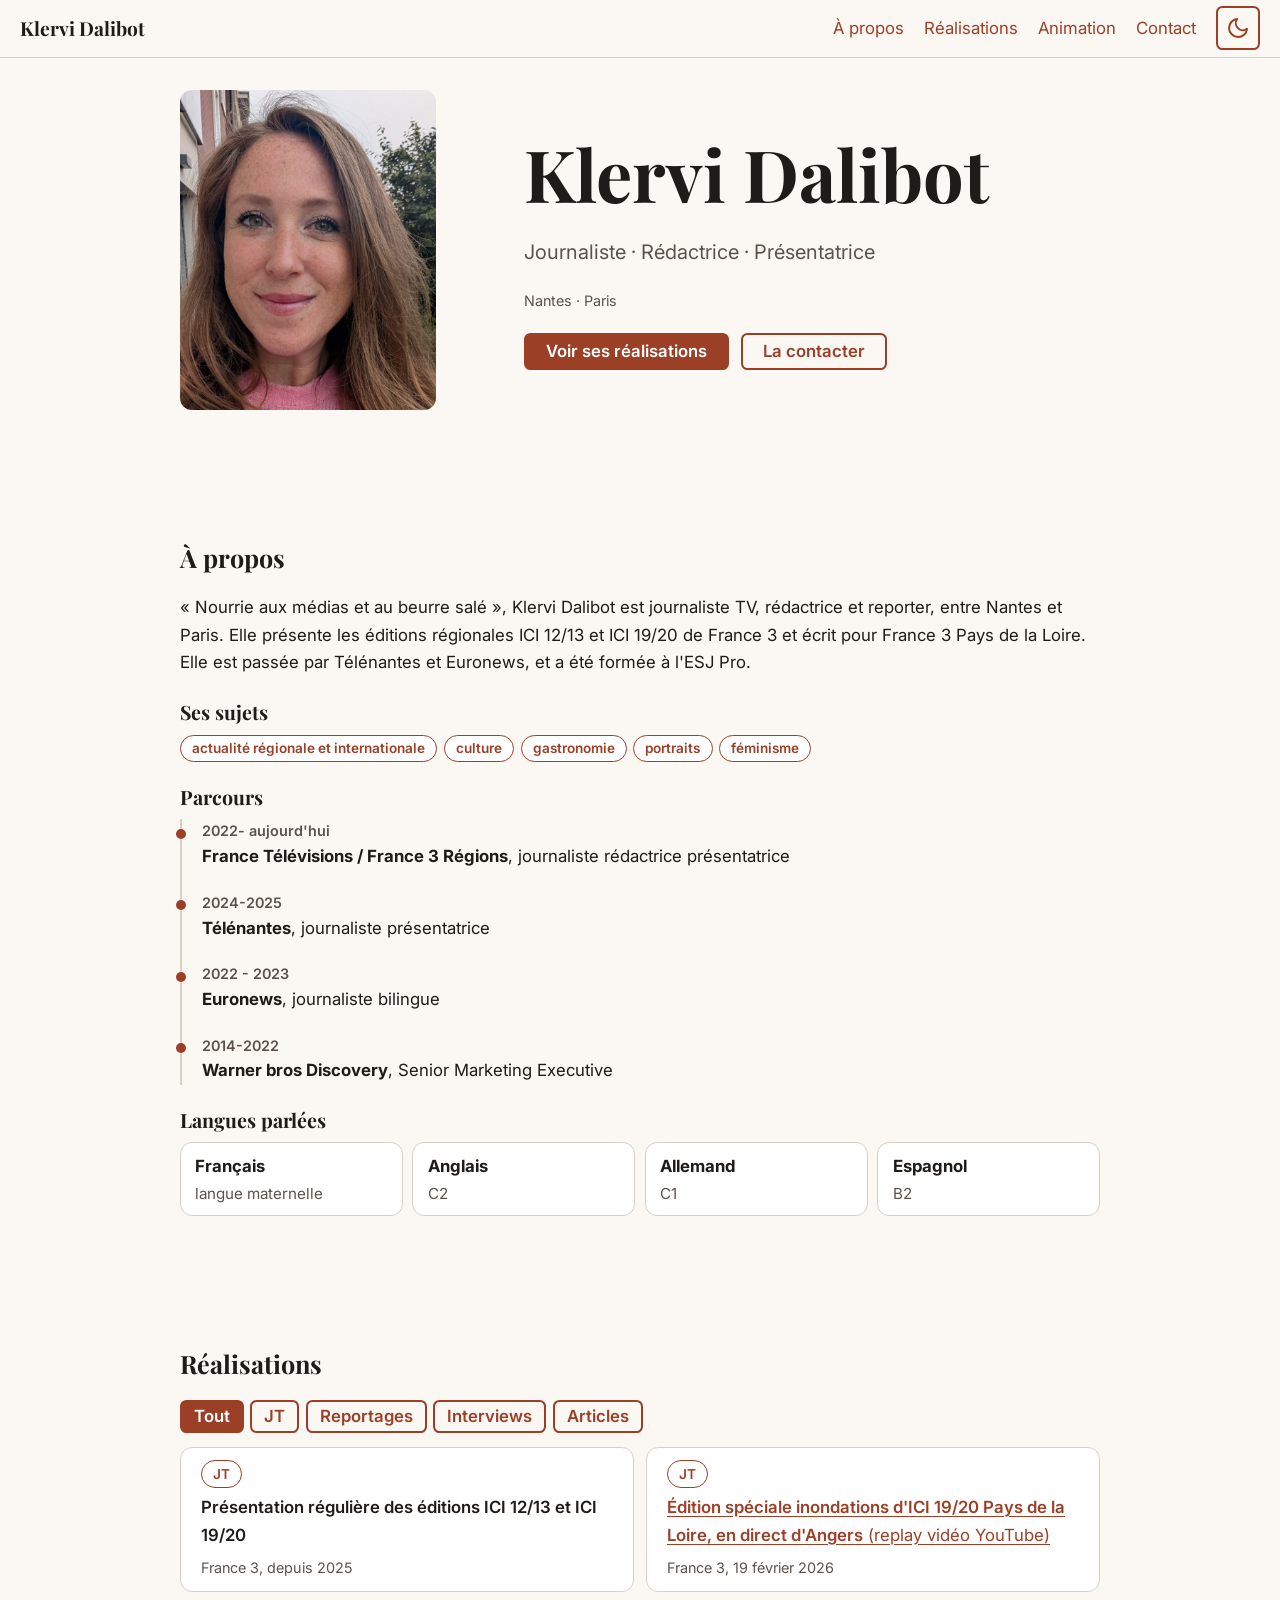
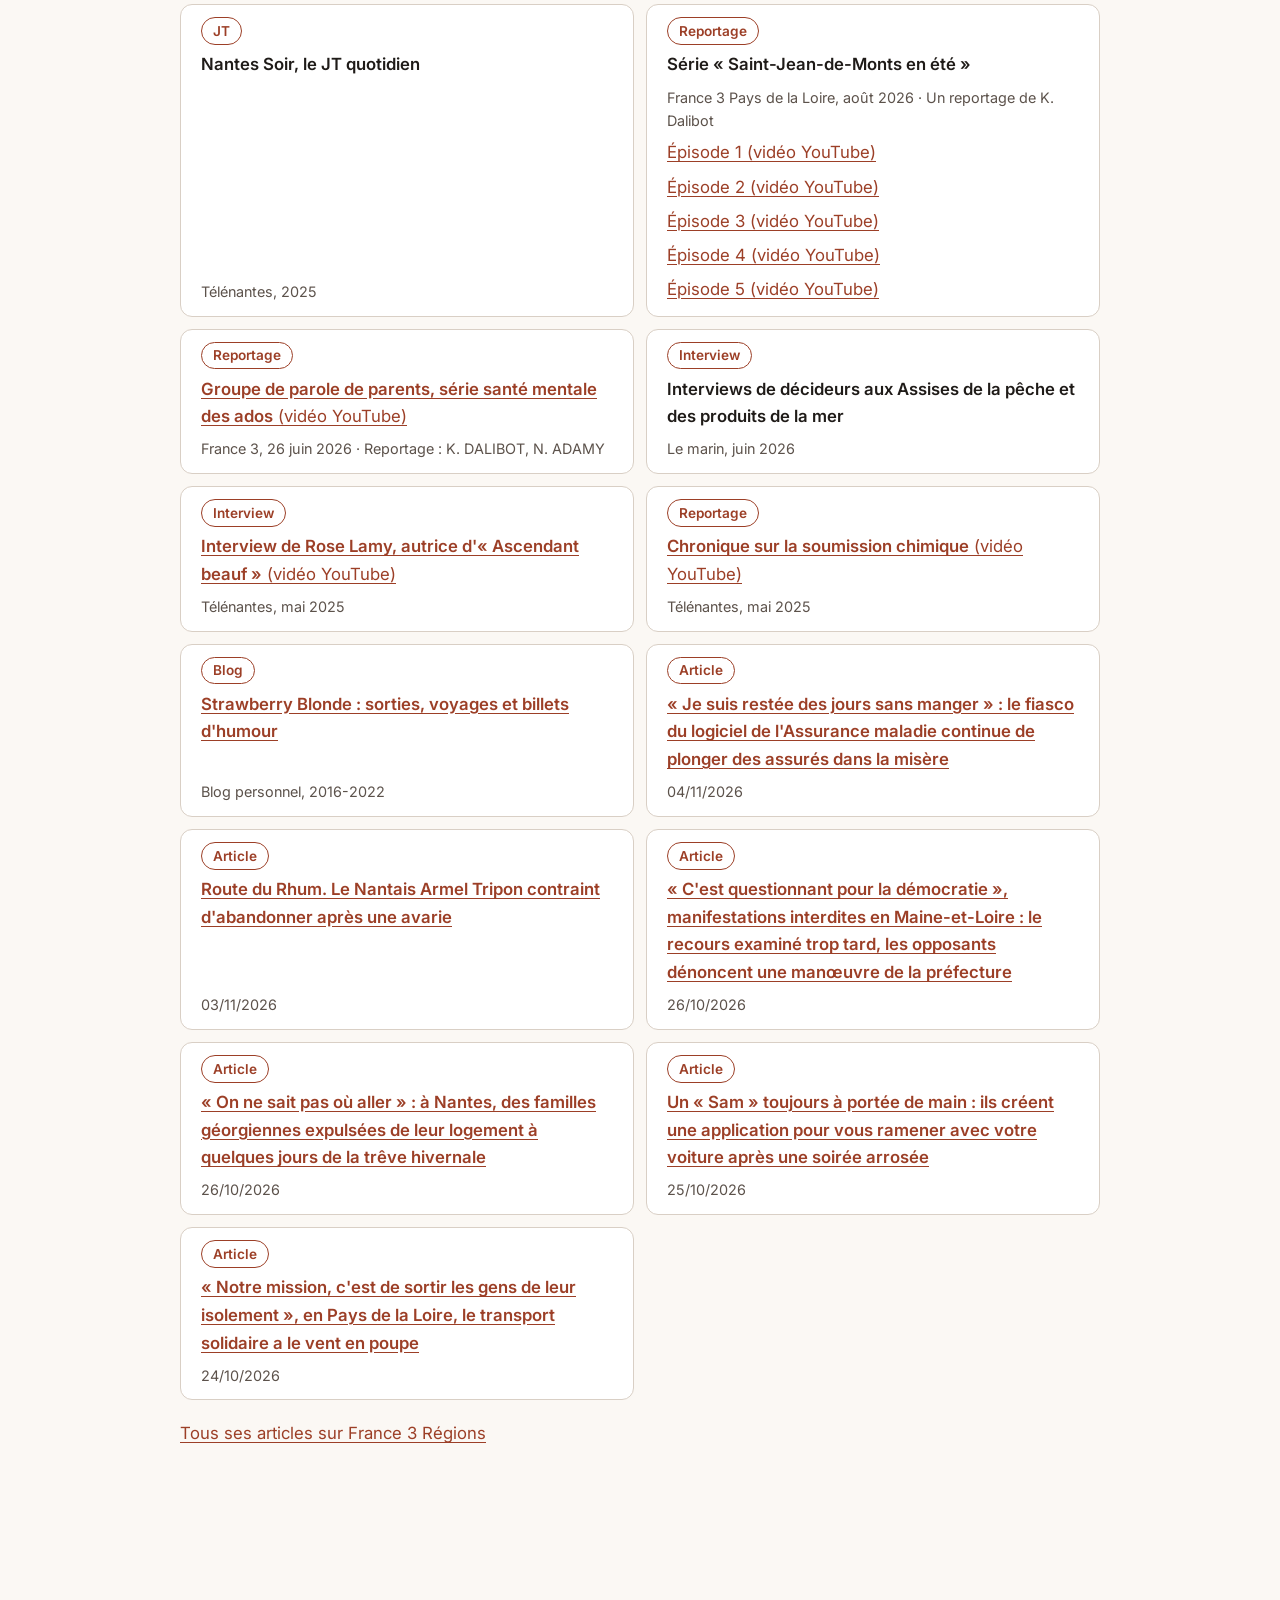
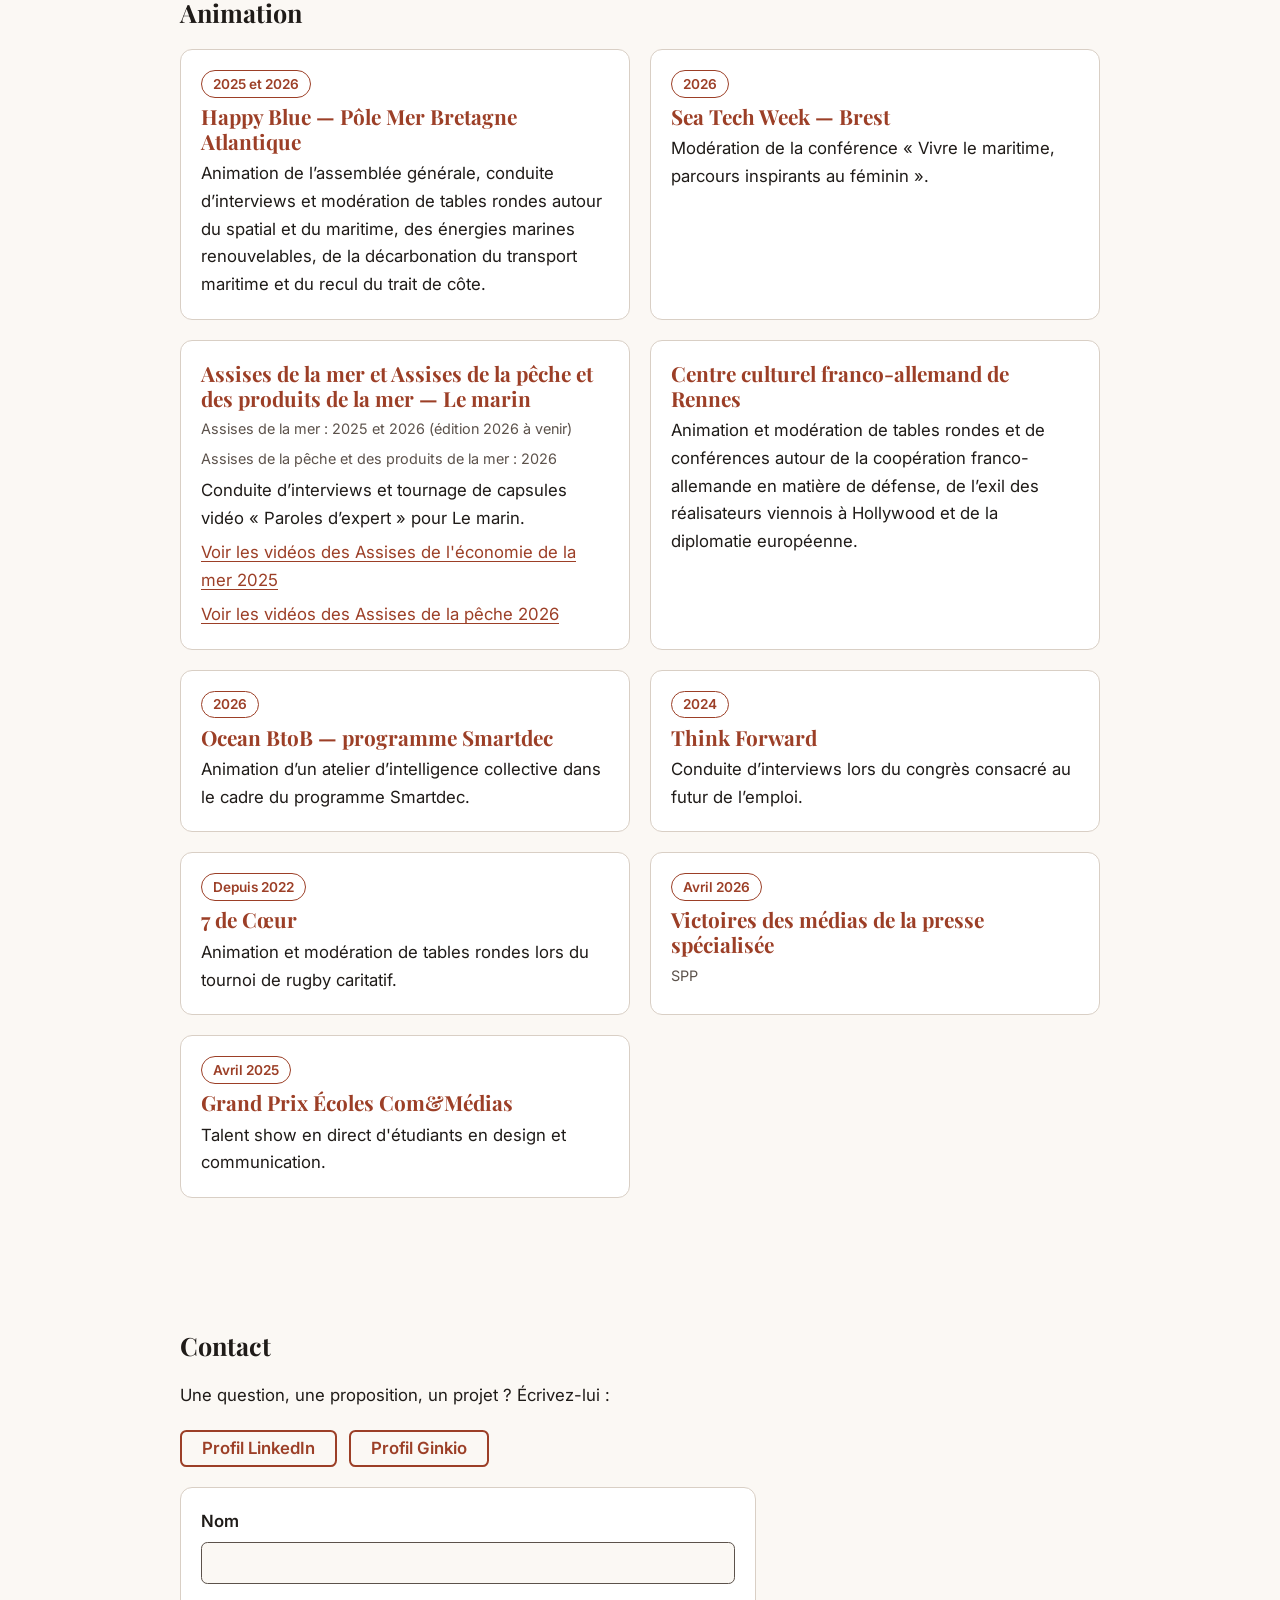
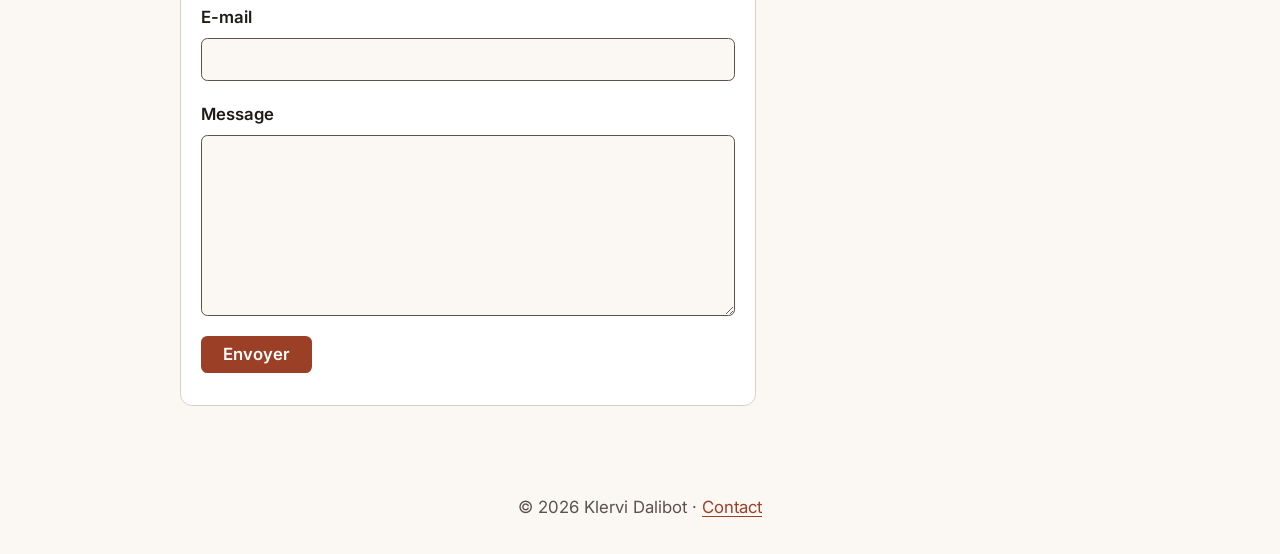
==== commit 40ef8a85: "Merge 6ec328e30d0b20c3513e7c29e3730b9803492122 into ff11c8454c8eb63efcbce56567a3c6e92905b1fd" ====
--- a/index.html
+++ b/index.html
@@ -58,7 +58,6 @@
       <div class="about">
         <div>
           <p>« Nourrie aux médias et au beurre salé », Klervi Dalibot est journaliste TV, rédactrice et reporter, entre Nantes et Paris.
-          Originaire du Finistère et Parisienne d'adoption, elle a vécu six mois à Taïwan en 2011.
           Elle présente les éditions régionales ICI 12/13 et ICI 19/20 de France 3 et écrit pour France 3 Pays de la Loire.
           Elle est passée par Télénantes et Euronews, et a été formée à l'ESJ Pro.</p>
           <h3>Ses sujets</h3>
@@ -66,7 +65,6 @@
             <li><span class="tag">actualité régionale et internationale</span></li>
             <li><span class="tag">culture</span></li>
             <li><span class="tag">gastronomie</span></li>
-            <li><span class="tag">voyages</span></li>
             <li><span class="tag">portraits</span></li>
             <li><span class="tag">féminisme</span></li>
           </ul>
@@ -147,6 +145,11 @@
           <span class="tag">Reportage</span>
           <p class="work-title"><a href="https://www.youtube.com/watch?v=xwYB9bFmnVE" target="_blank" rel="noopener">Chronique sur la soumission chimique<span class="video-hint"> (vidéo YouTube)</span></a></p>
           <p class="meta">Télénantes, mai 2025</p>
+        </li>
+        <li class="card work-card" data-cat="articles">
+          <span class="tag">Blog</span>
+          <p class="work-title"><a href="https://strawberryblonde.fr/" target="_blank" rel="noopener">Strawberry Blonde : sorties, voyages et billets d'humour</a></p>
+          <p class="meta">Blog personnel, 2016-2022</p>
         </li>
         <!-- articles:début (généré par articles.py) -->
         <li class="card work-card" data-cat="articles">
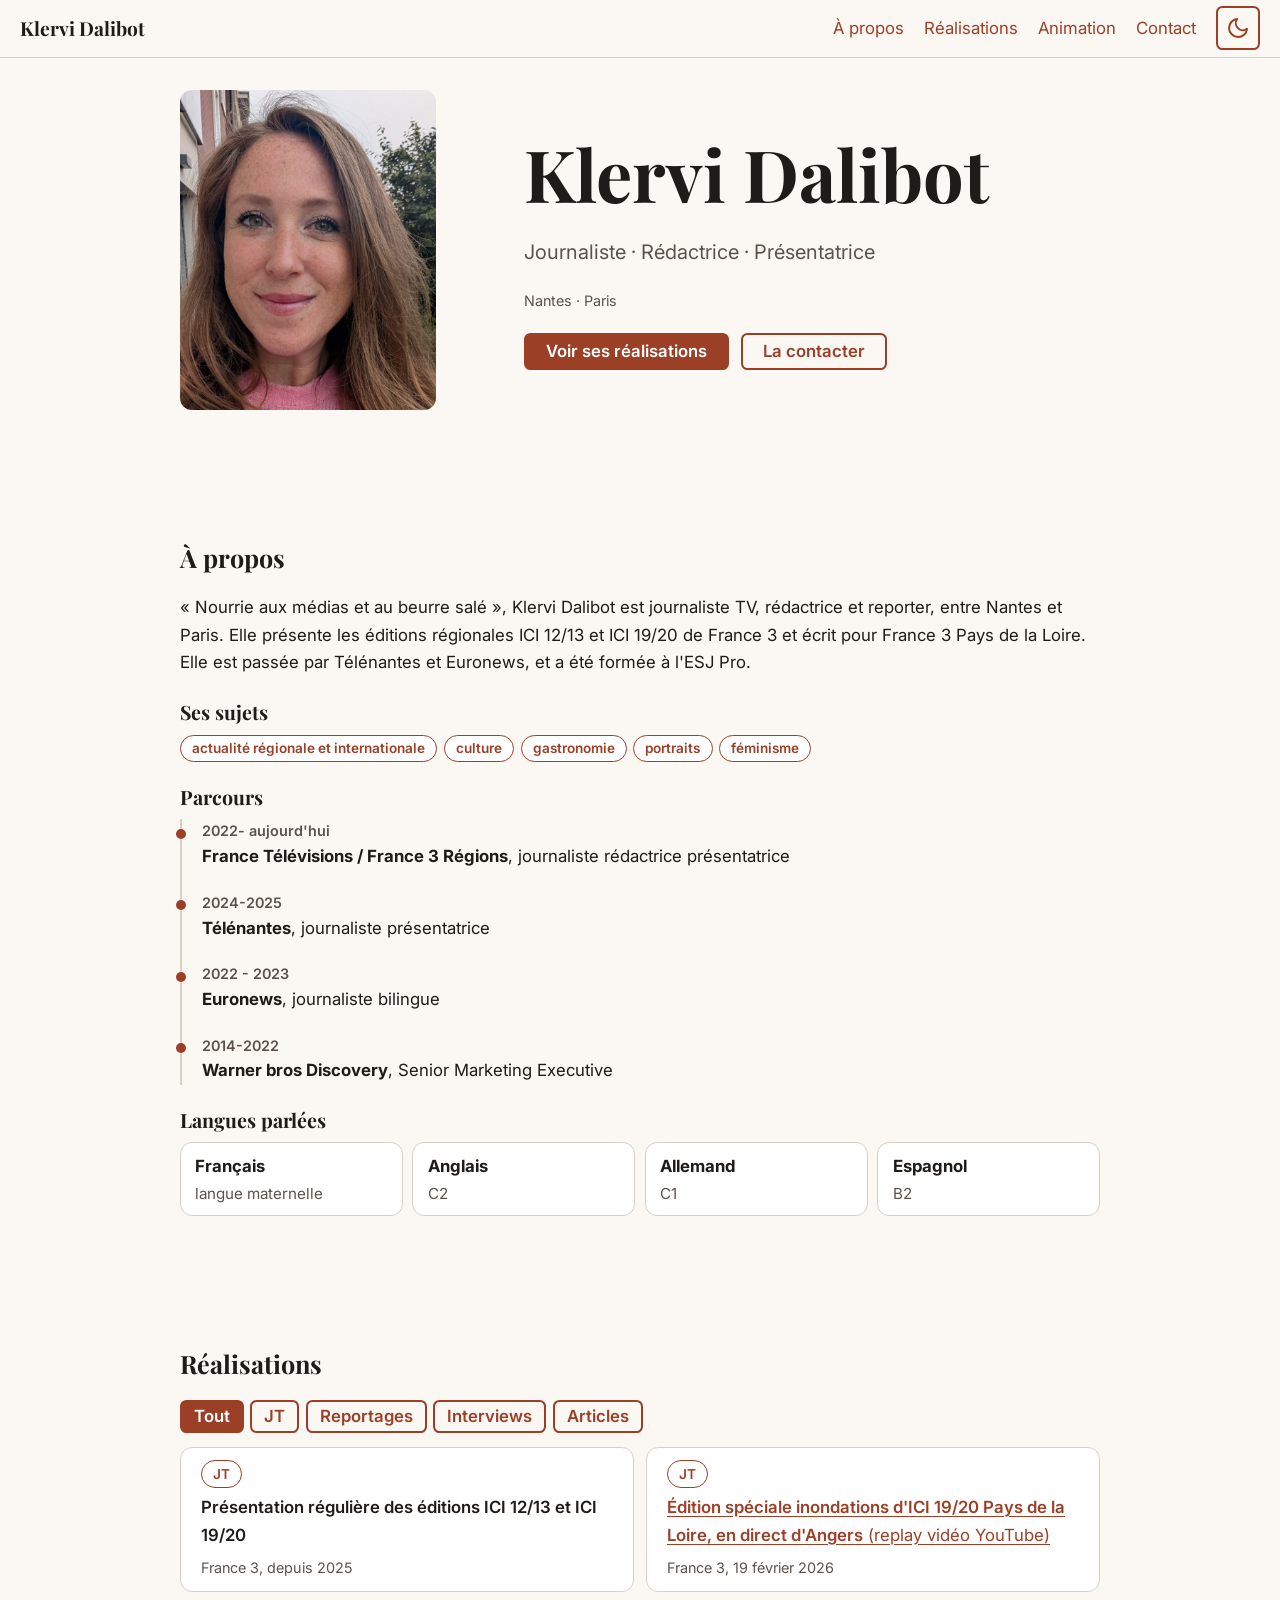
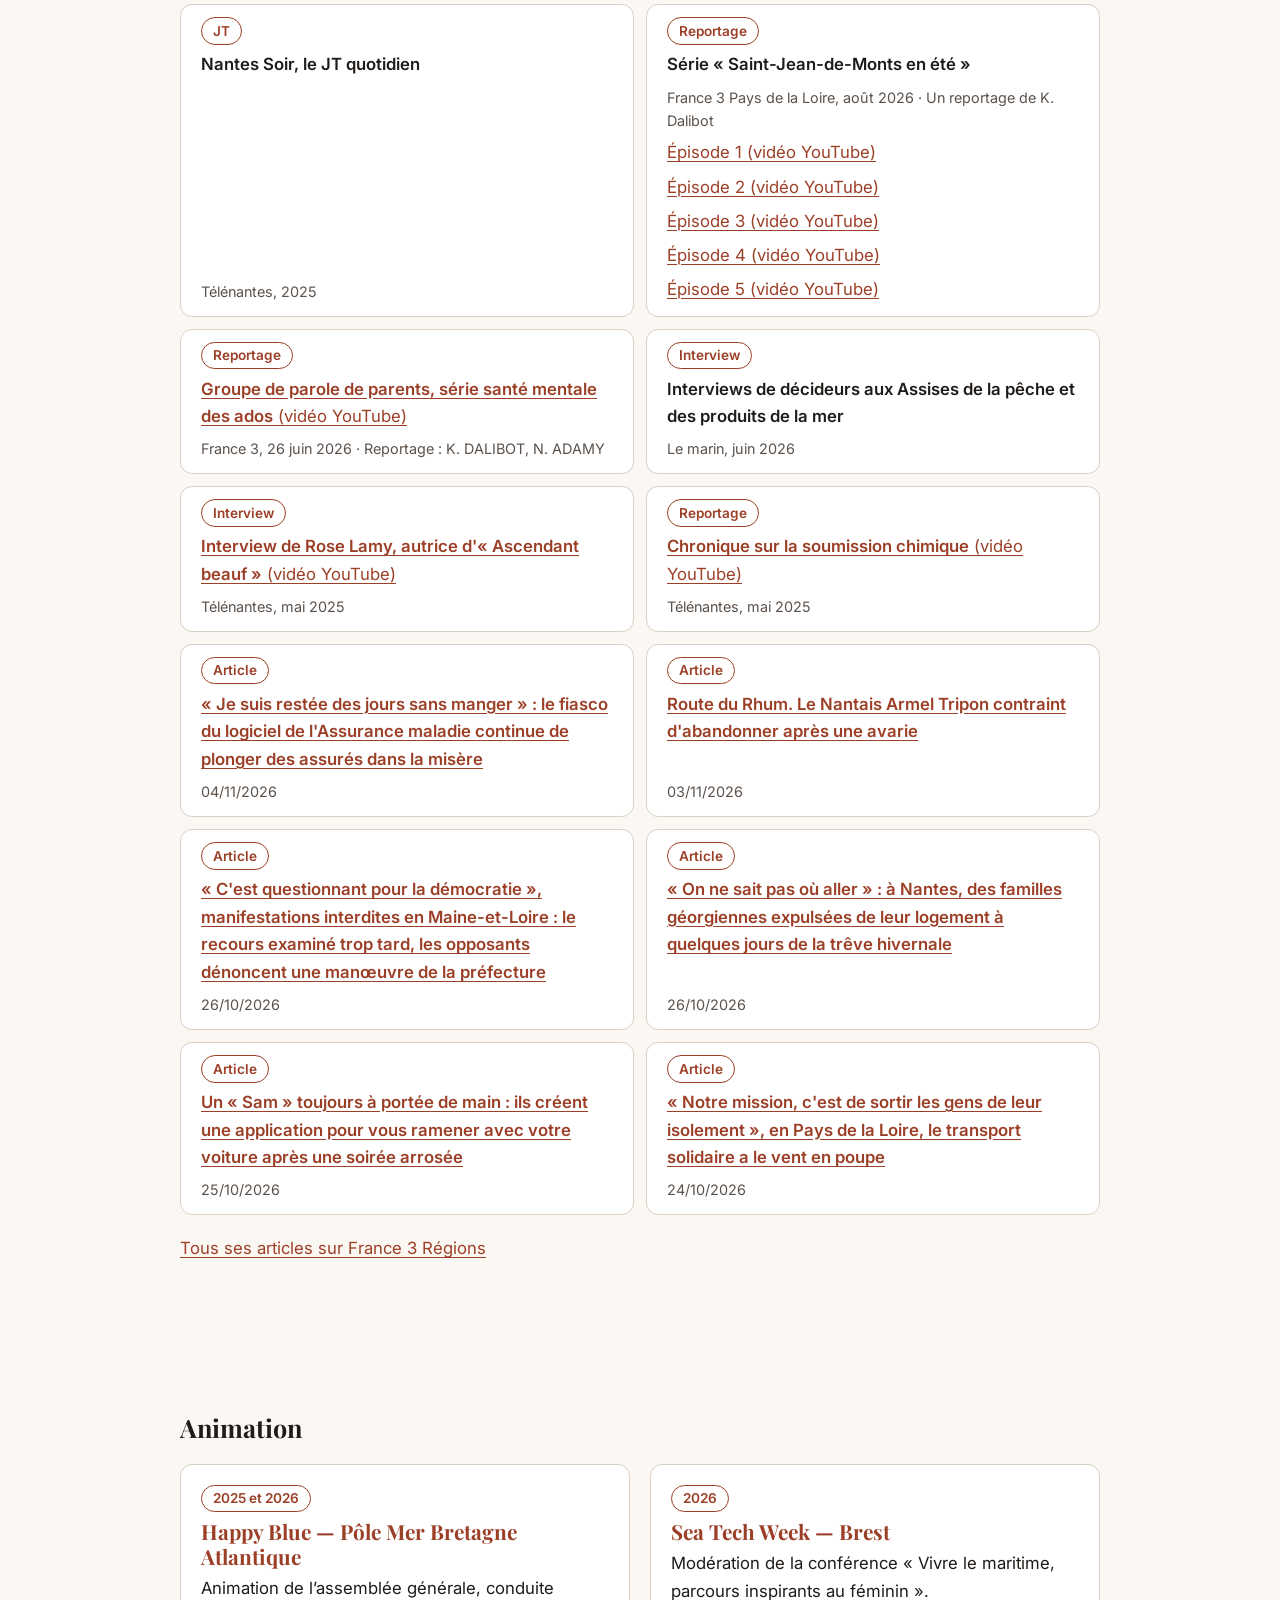
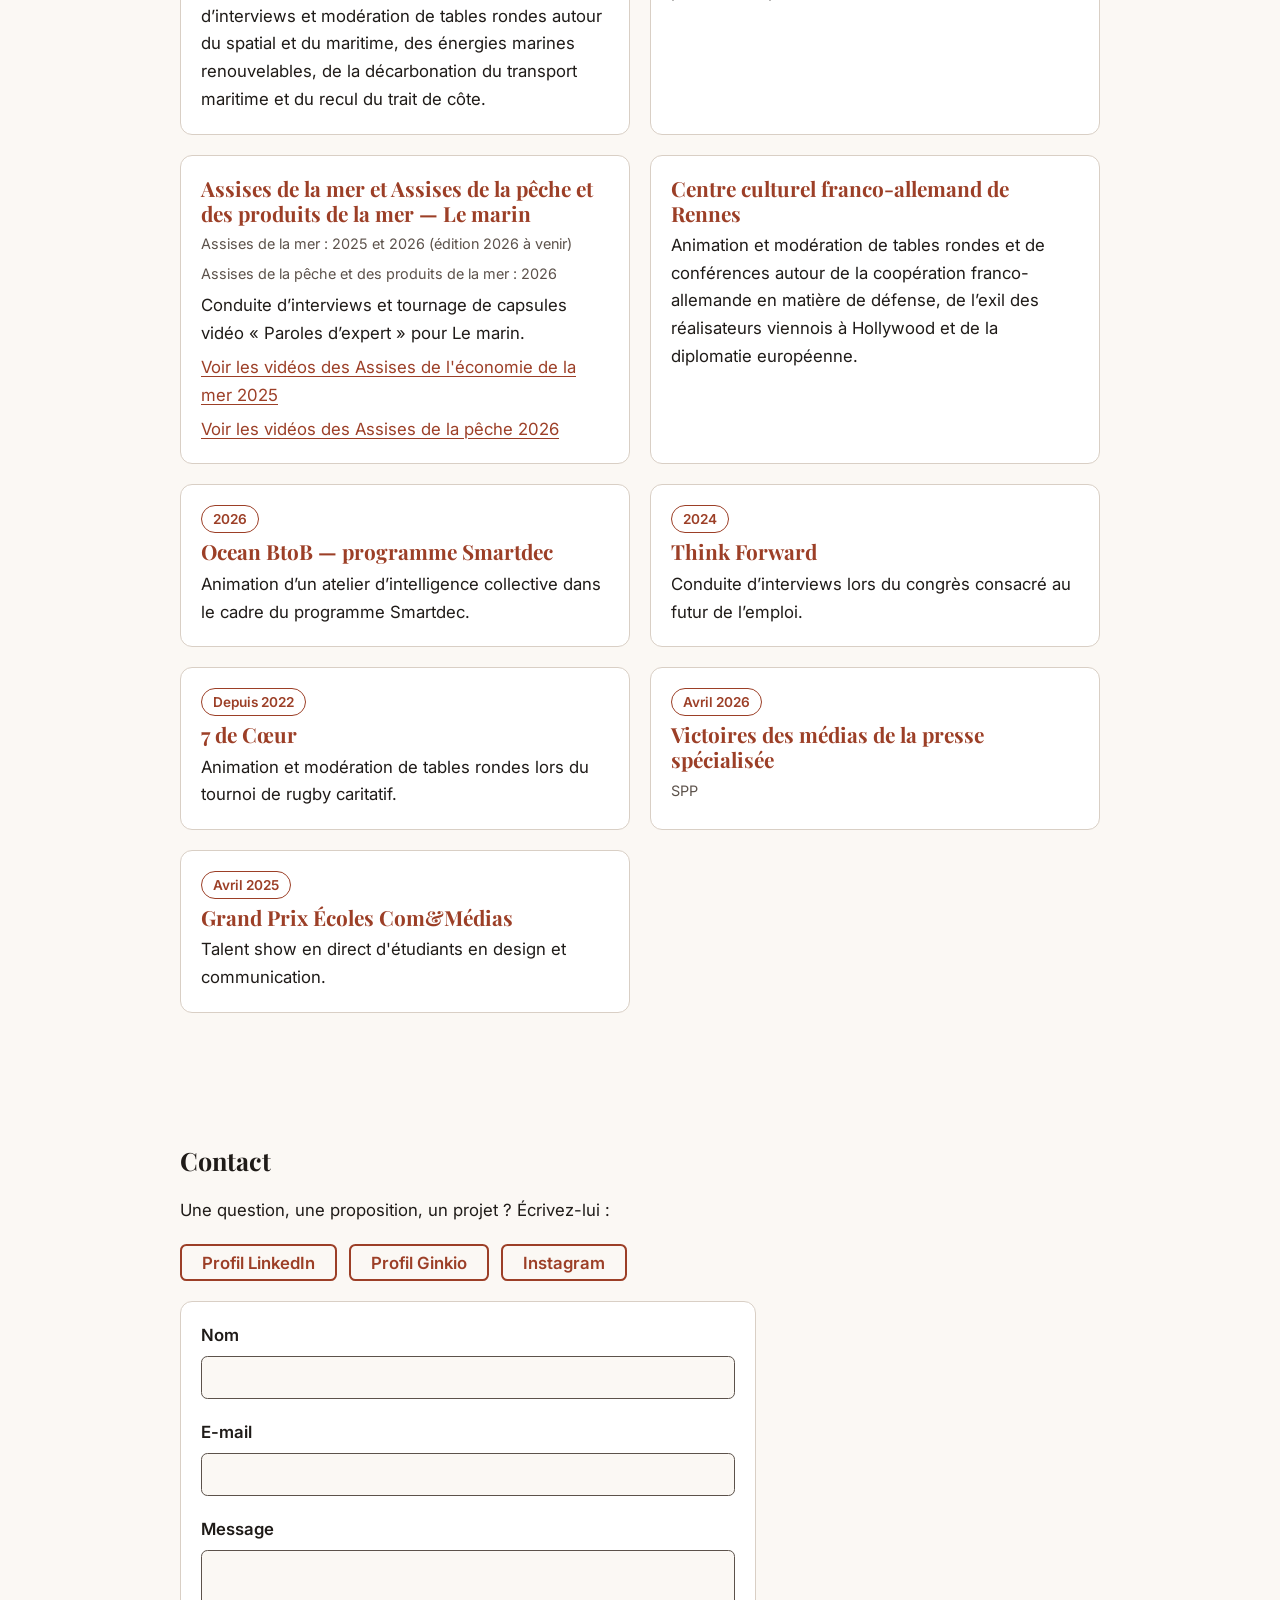
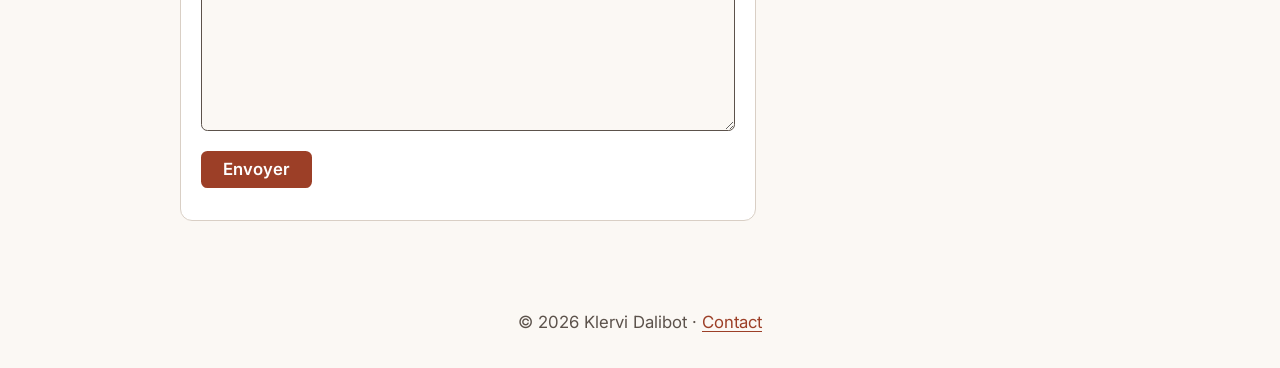
==== commit ea21551f: "Merge eba67ba916ef5aee9d43954a4ccbee9611487f91 into ff11c8454c8eb63efcbce56567a3c6e92905b1fd" ====
--- a/index.html
+++ b/index.html
@@ -146,11 +146,6 @@
           <p class="work-title"><a href="https://www.youtube.com/watch?v=xwYB9bFmnVE" target="_blank" rel="noopener">Chronique sur la soumission chimique<span class="video-hint"> (vidéo YouTube)</span></a></p>
           <p class="meta">Télénantes, mai 2025</p>
         </li>
-        <li class="card work-card" data-cat="articles">
-          <span class="tag">Blog</span>
-          <p class="work-title"><a href="https://strawberryblonde.fr/" target="_blank" rel="noopener">Strawberry Blonde : sorties, voyages et billets d'humour</a></p>
-          <p class="meta">Blog personnel, 2016-2022</p>
-        </li>
         <!-- articles:début (généré par articles.py) -->
         <li class="card work-card" data-cat="articles">
           <span class="tag">Article</span>
@@ -248,6 +243,7 @@
       <ul class="contact-links">
         <li><a class="btn btn--ghost" href="https://www.linkedin.com/in/klervi-dalibot/" target="_blank" rel="noopener">Profil LinkedIn</a></li>
         <li><a class="btn btn--ghost" href="https://ginkio.com/klervi-dalibot" target="_blank" rel="noopener">Profil Ginkio</a></li>
+        <li><a class="btn btn--ghost" href="https://www.instagram.com/strawberryblondeparis/" target="_blank" rel="noopener">Instagram</a></li>
       </ul>
       <form class="contact-form card" id="contact-form" action="https://api.web3forms.com/submit" method="POST">
         <input type="hidden" name="access_key" value="654a4ff9-ec56-434e-ba5a-cca68279a450">
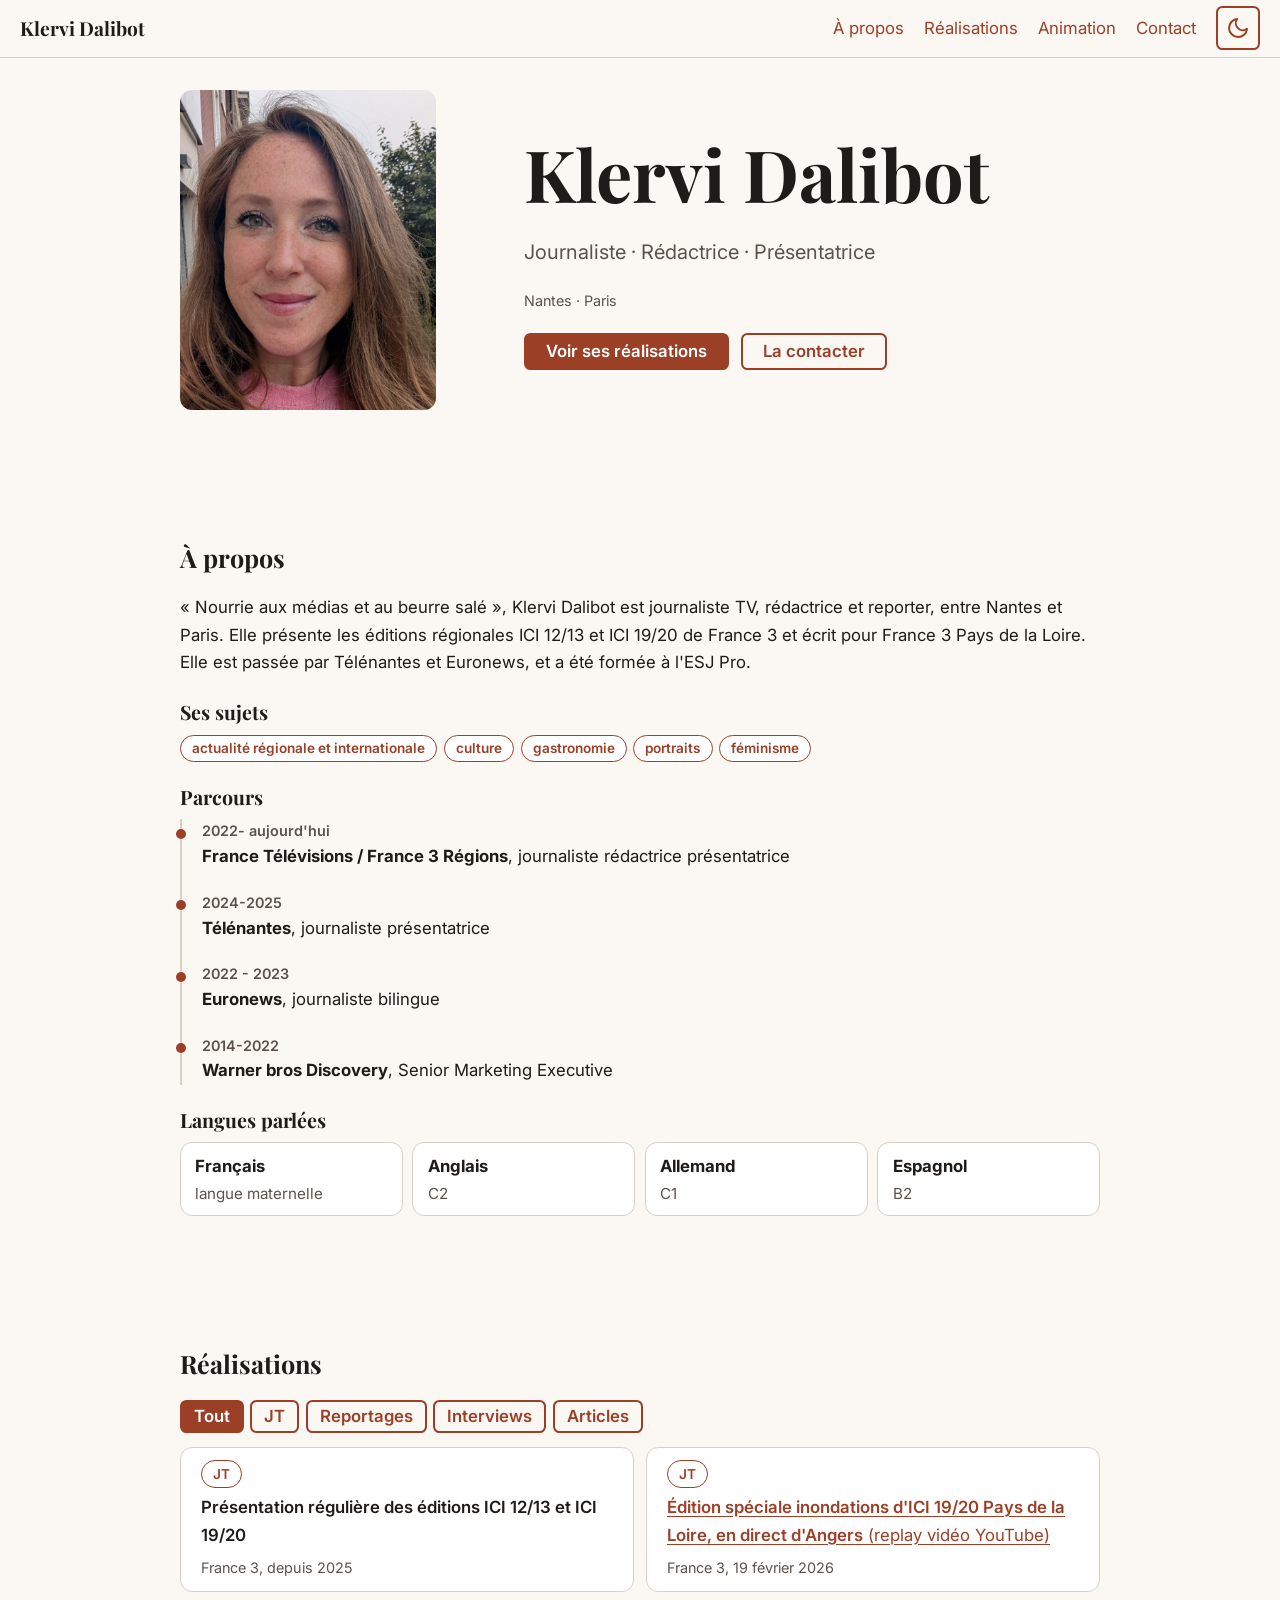
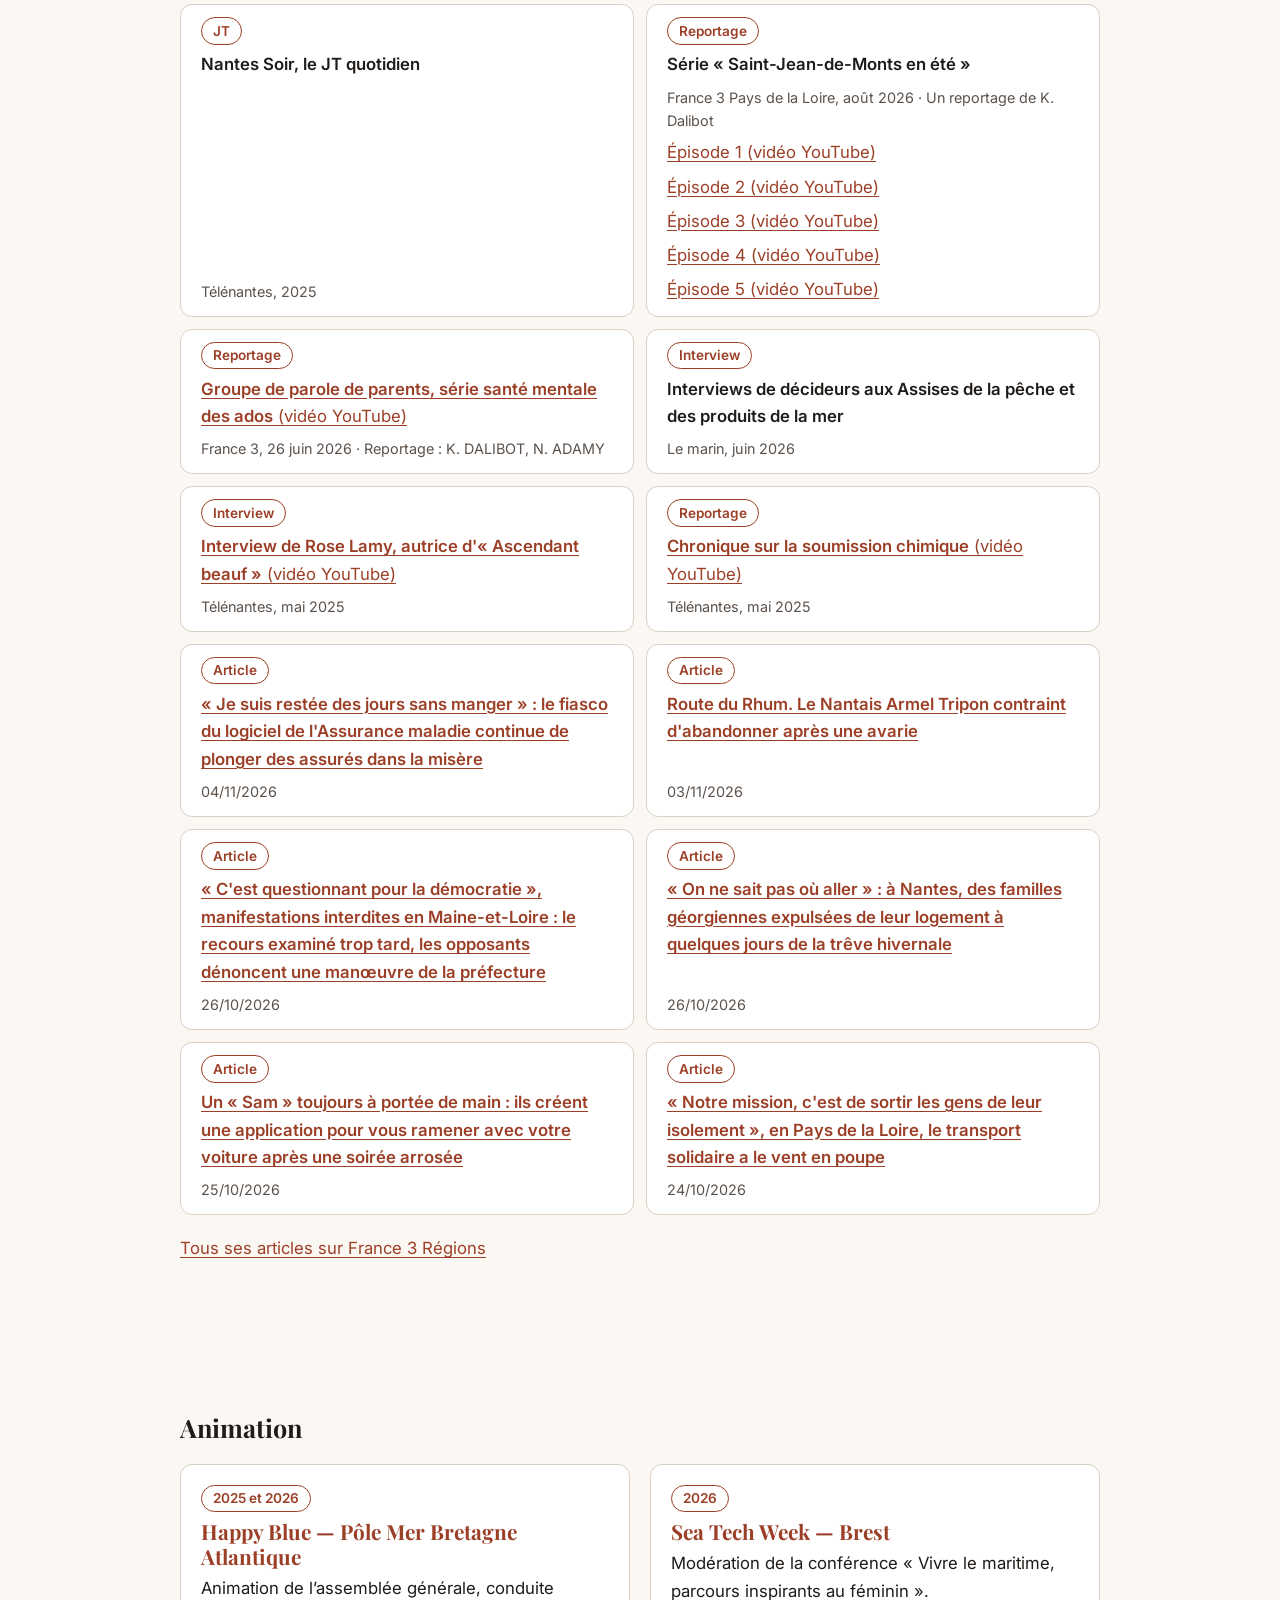
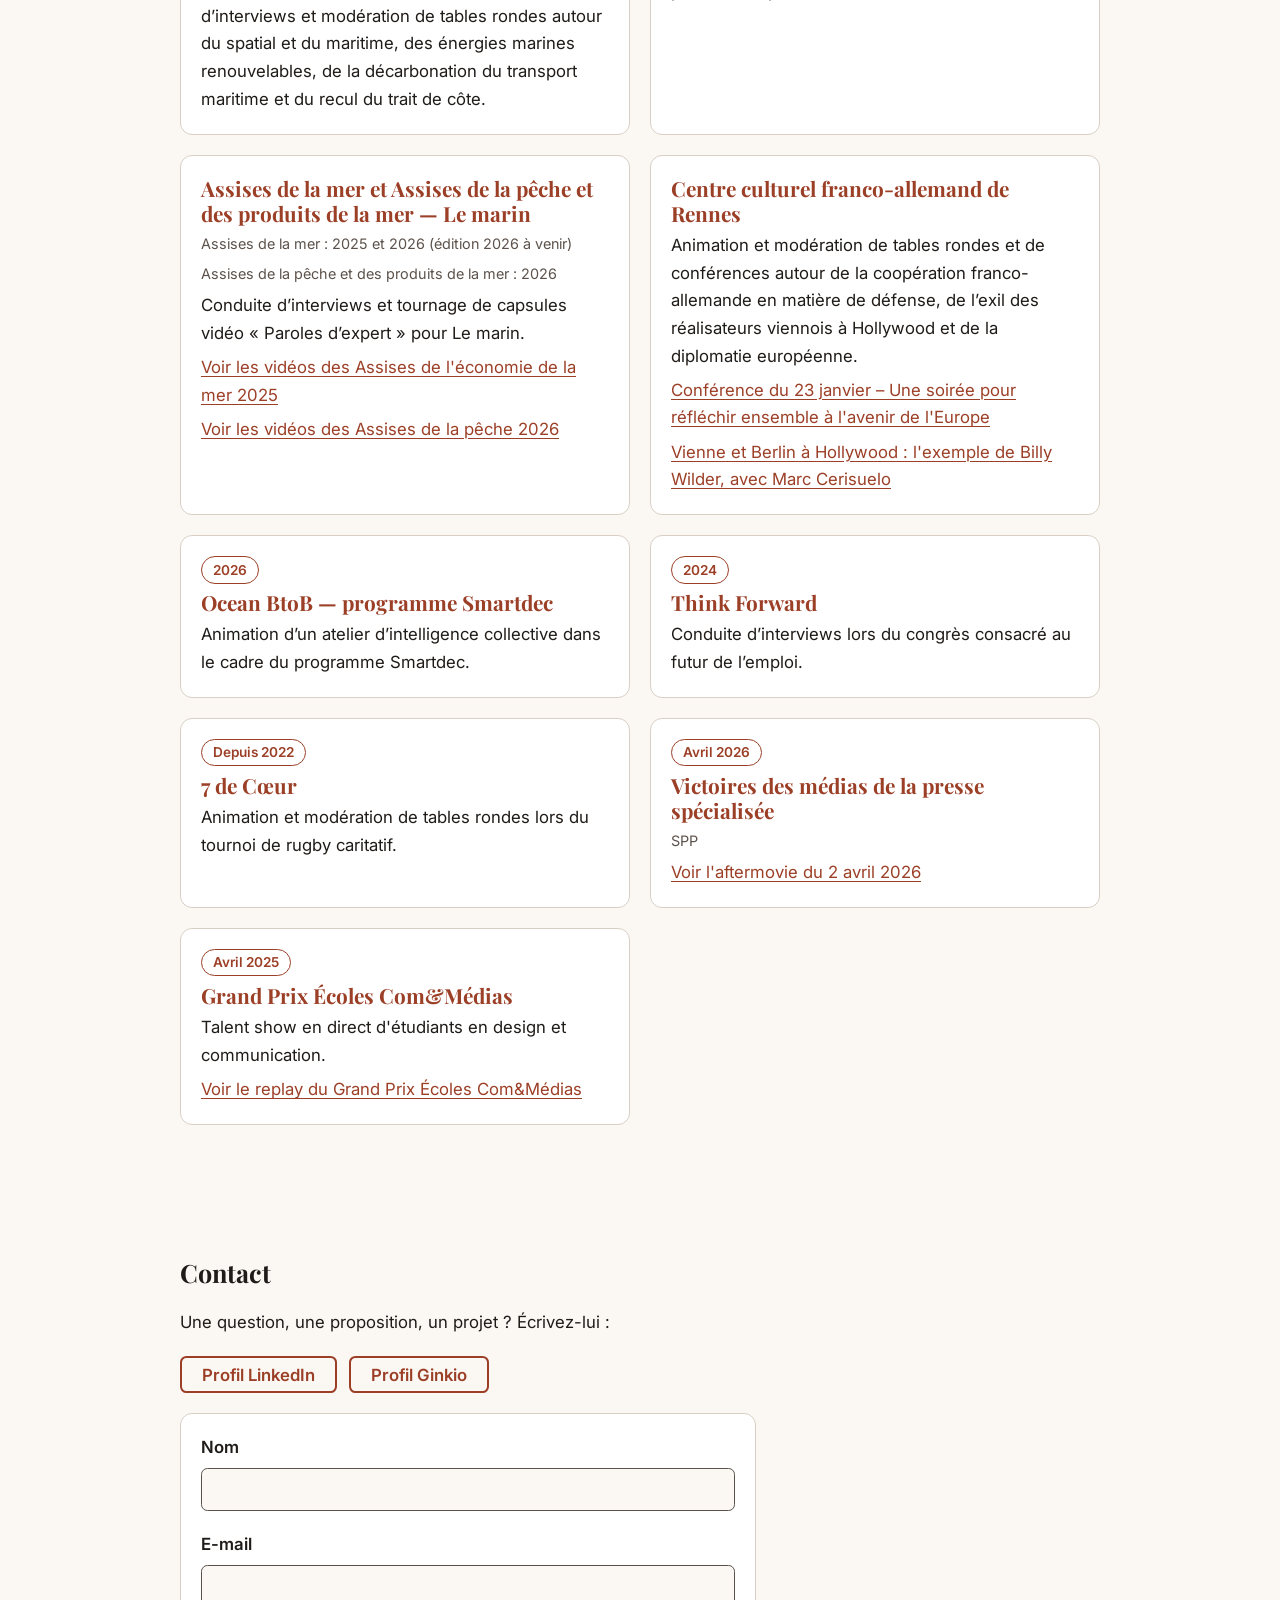
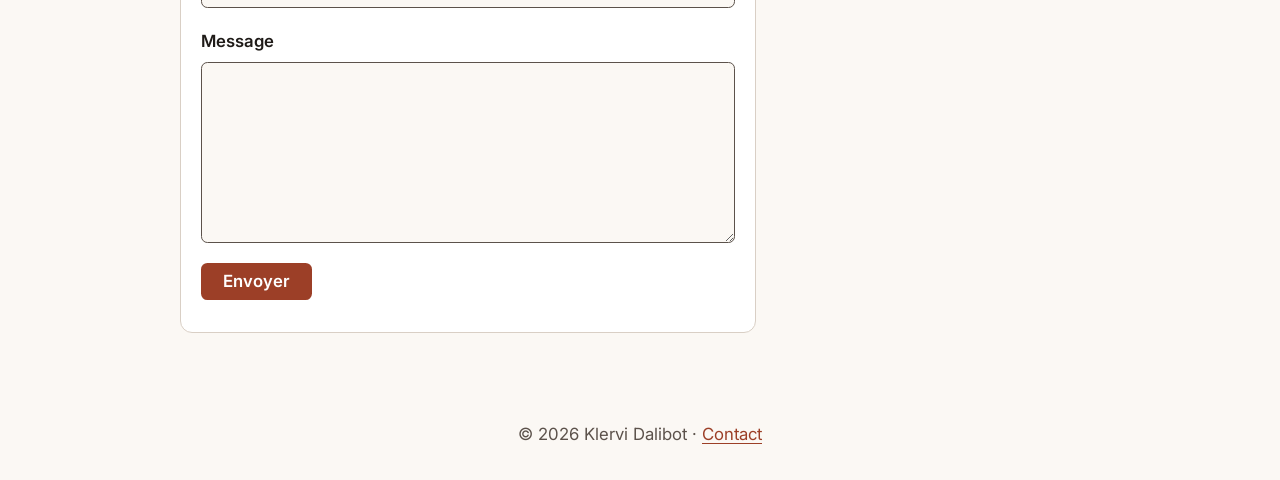
==== commit 7caeb287: "Merge pull request #60 from romubaron/gravity/6b642e69737375652d35382e393062326665346261616563/61747" ====
--- a/index.html
+++ b/index.html
@@ -208,6 +208,10 @@
         <li class="card editorial-item">
           <h3>Centre culturel franco-allemand de Rennes</h3>
           <p>Animation et modération de tables rondes et de conférences autour de la coopération franco-allemande en matière de défense, de l’exil des réalisateurs viennois à Hollywood et de la diplomatie européenne.</p>
+          <ul class="video-links">
+            <li><a href="https://centre-franco-allemand-rennes.fr/conference-du-23-janvier-une-soiree-pour-reflechir-ensemble-a-lavenir-de-leurope/" target="_blank" rel="noopener">Conférence du 23 janvier – Une soirée pour réfléchir ensemble à l'avenir de l'Europe</a></li>
+            <li><a href="https://www.clairobscur.info/rencontres-tout-public-et-professionnelles-3594-0-0-0.html" target="_blank" rel="noopener">Vienne et Berlin à Hollywood : l'exemple de Billy Wilder, avec Marc Cerisuelo</a></li>
+          </ul>
         </li>
         <li class="card editorial-item">
           <span class="tag">2026</span>
@@ -228,11 +232,17 @@
           <span class="tag">Avril 2026</span>
           <h3>Victoires des médias de la presse spécialisée</h3>
           <p class="meta">SPP</p>
+          <ul class="video-links">
+            <li><a href="https://www.youtube.com/watch?v=FQFfw0_KYqM" target="_blank" rel="noopener">Voir l'aftermovie du 2 avril 2026</a></li>
+          </ul>
         </li>
         <li class="card editorial-item">
           <span class="tag">Avril 2025</span>
           <h3>Grand Prix Écoles Com&amp;Médias</h3>
           <p>Talent show en direct d'étudiants en design et communication.</p>
+          <ul class="video-links">
+            <li><a href="https://www.youtube.com/watch?v=51ozwjYtxzw" target="_blank" rel="noopener">Voir le replay du Grand Prix Écoles Com&amp;Médias</a></li>
+          </ul>
         </li>
       </ul>
     </section>
@@ -243,7 +253,6 @@
       <ul class="contact-links">
         <li><a class="btn btn--ghost" href="https://www.linkedin.com/in/klervi-dalibot/" target="_blank" rel="noopener">Profil LinkedIn</a></li>
         <li><a class="btn btn--ghost" href="https://ginkio.com/klervi-dalibot" target="_blank" rel="noopener">Profil Ginkio</a></li>
-        <li><a class="btn btn--ghost" href="https://www.instagram.com/strawberryblondeparis/" target="_blank" rel="noopener">Instagram</a></li>
       </ul>
       <form class="contact-form card" id="contact-form" action="https://api.web3forms.com/submit" method="POST">
         <input type="hidden" name="access_key" value="654a4ff9-ec56-434e-ba5a-cca68279a450">
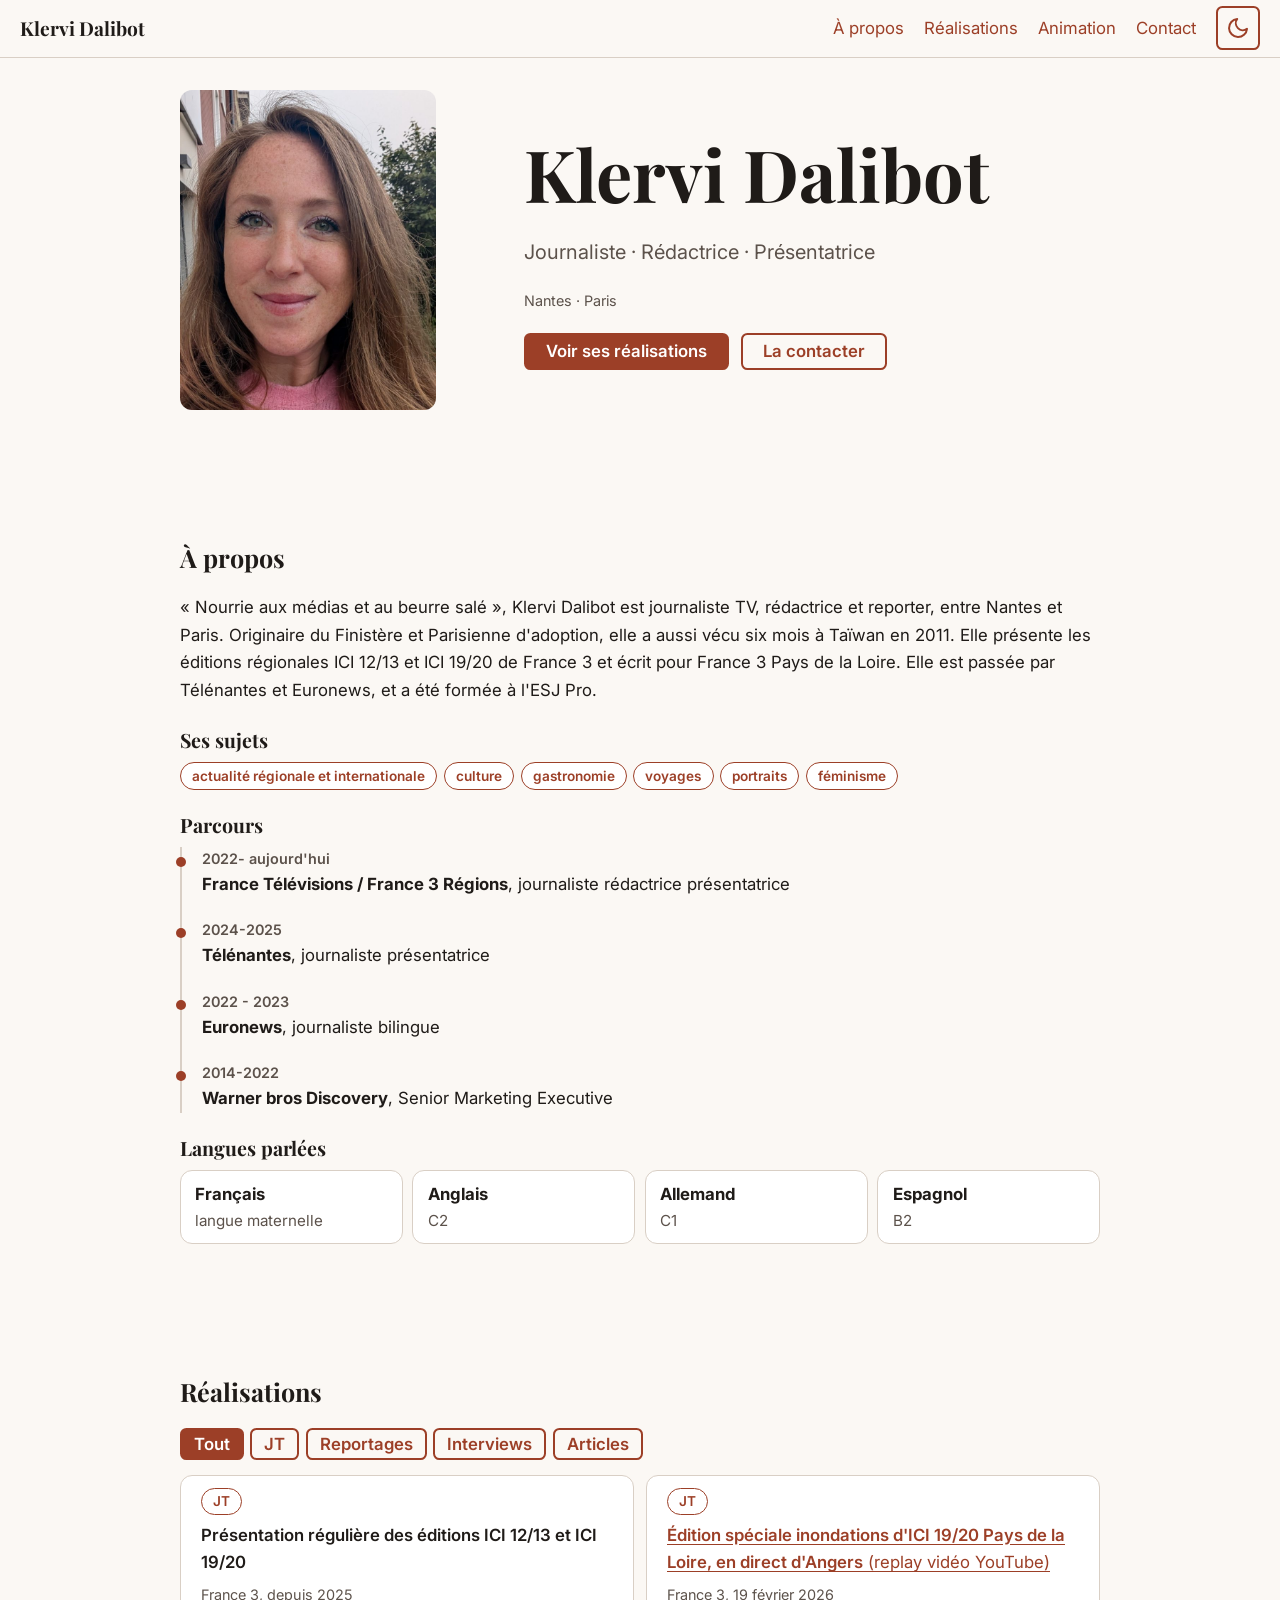
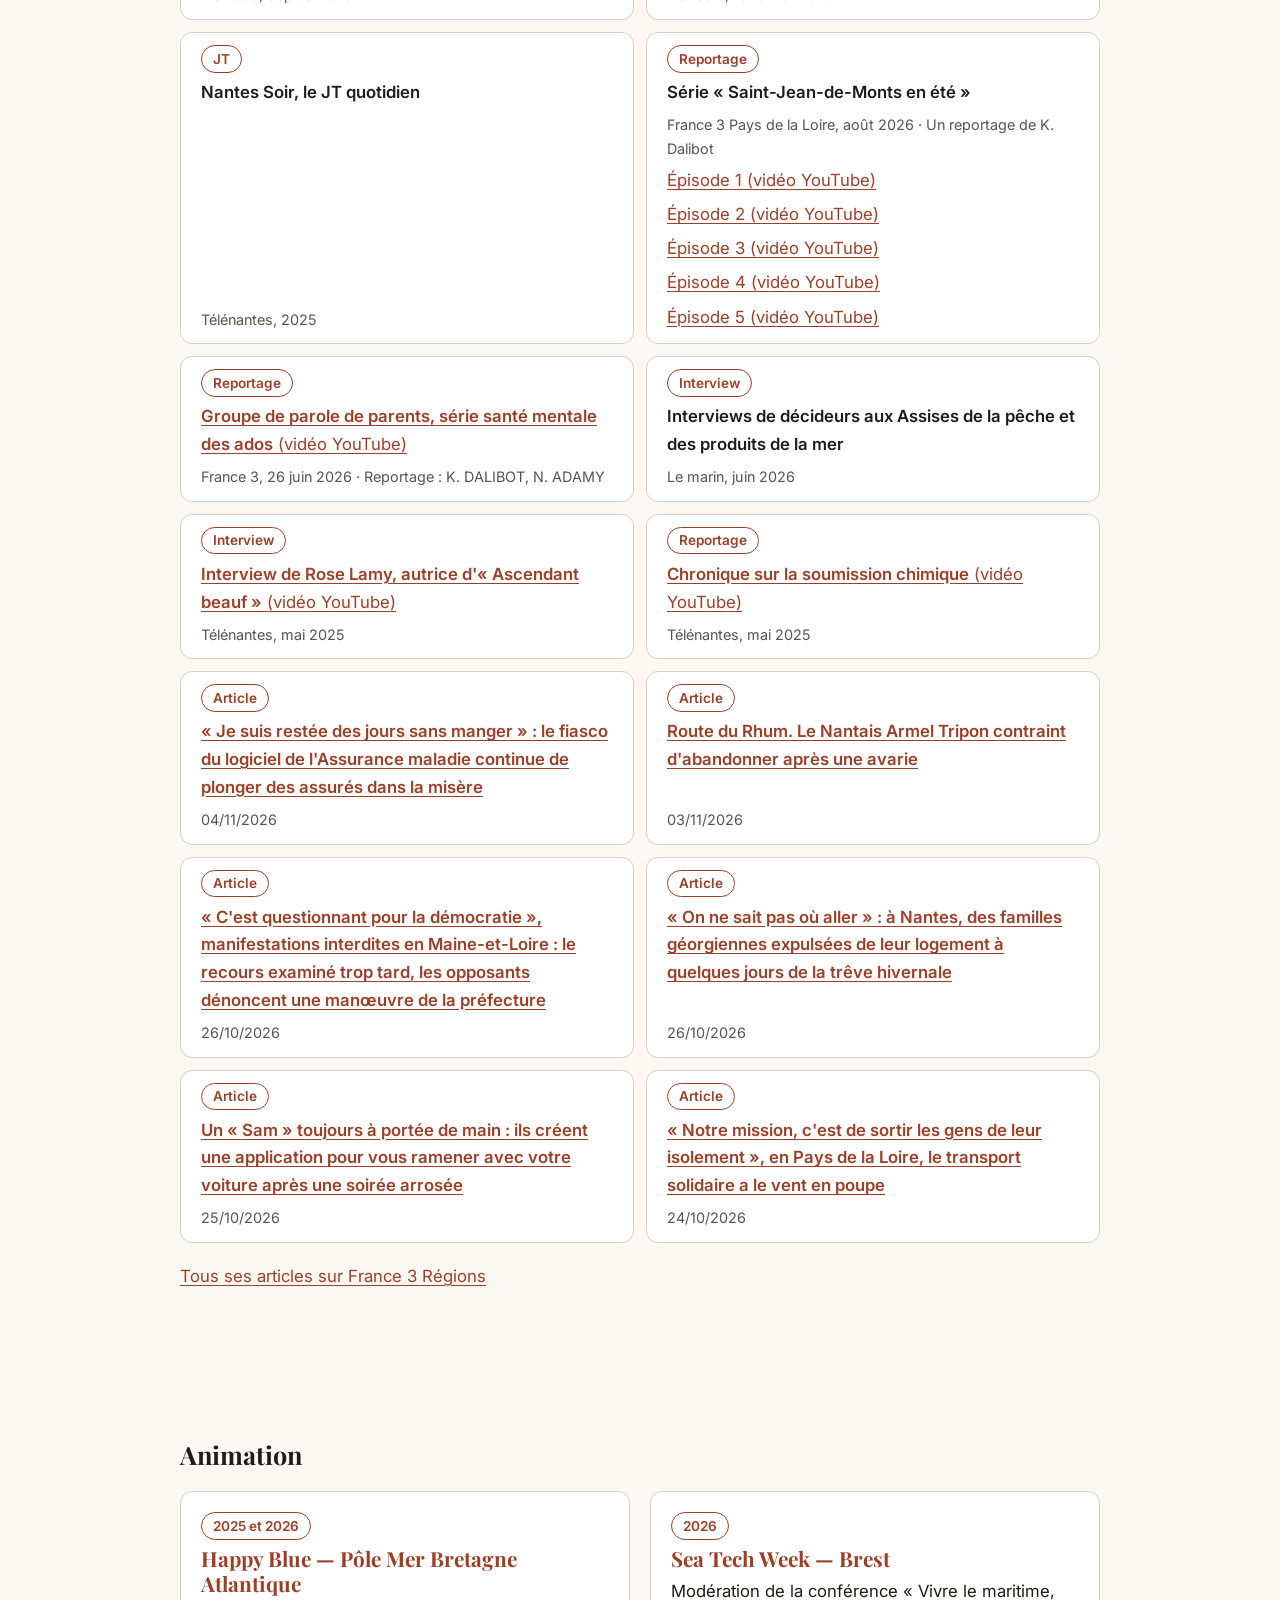
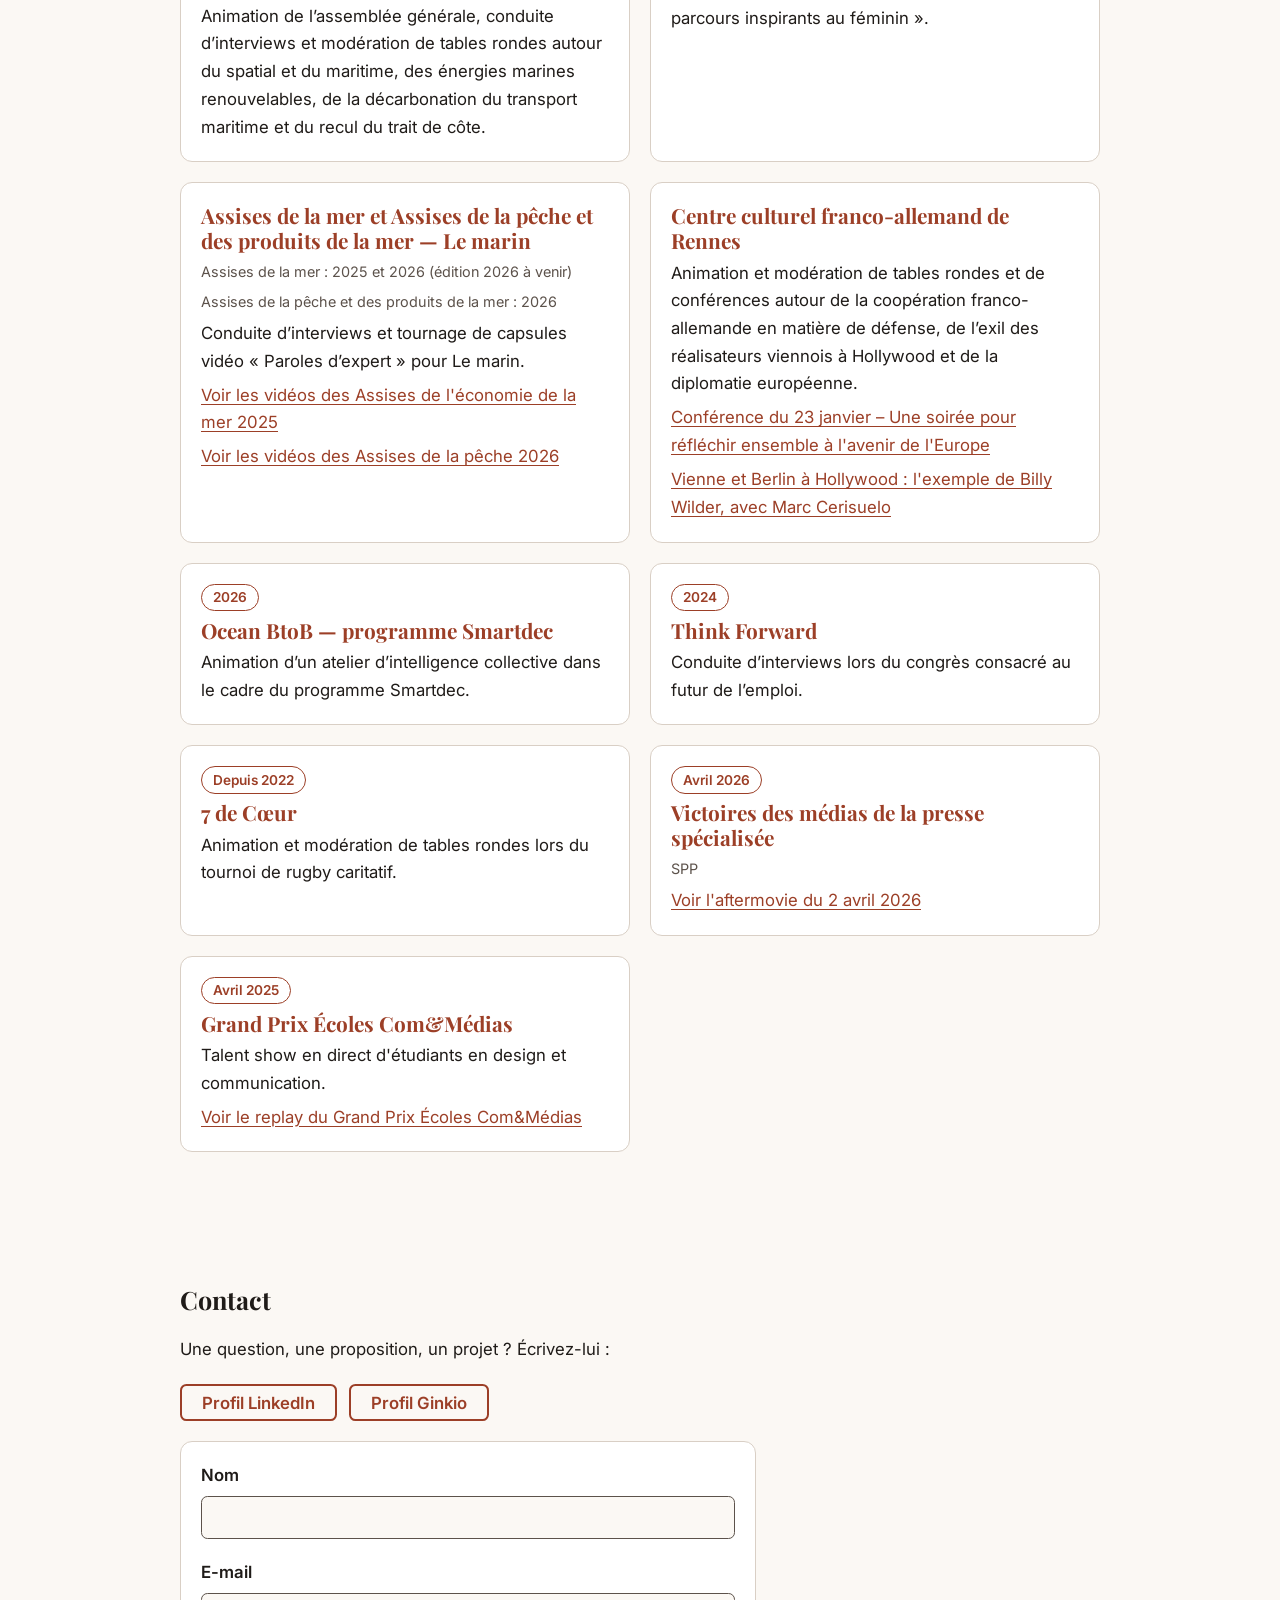
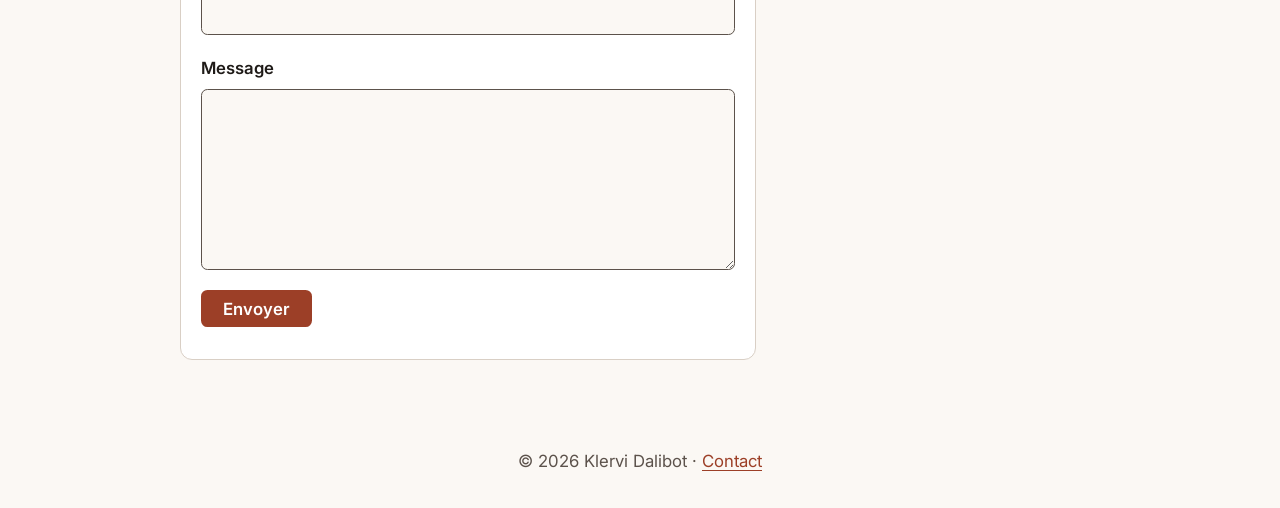
==== commit b59cb934: "Implement kd#48 (attempt attempt-1794681377526-000000)" ====
--- a/index.html
+++ b/index.html
@@ -57,7 +57,7 @@
       <h2>À propos</h2>
       <div class="about">
         <div>
-          <p>« Nourrie aux médias et au beurre salé », Klervi Dalibot est journaliste TV, rédactrice et reporter, entre Nantes et Paris.
+          <p>« Nourrie aux médias et au beurre salé », Klervi Dalibot est journaliste TV, rédactrice et reporter, entre Nantes et Paris. Originaire du Finistère et Parisienne d'adoption, elle a aussi vécu six mois à Taïwan en 2011.
           Elle présente les éditions régionales ICI 12/13 et ICI 19/20 de France 3 et écrit pour France 3 Pays de la Loire.
           Elle est passée par Télénantes et Euronews, et a été formée à l'ESJ Pro.</p>
           <h3>Ses sujets</h3>
@@ -65,6 +65,7 @@
             <li><span class="tag">actualité régionale et internationale</span></li>
             <li><span class="tag">culture</span></li>
             <li><span class="tag">gastronomie</span></li>
+            <li><span class="tag">voyages</span></li>
             <li><span class="tag">portraits</span></li>
             <li><span class="tag">féminisme</span></li>
           </ul>
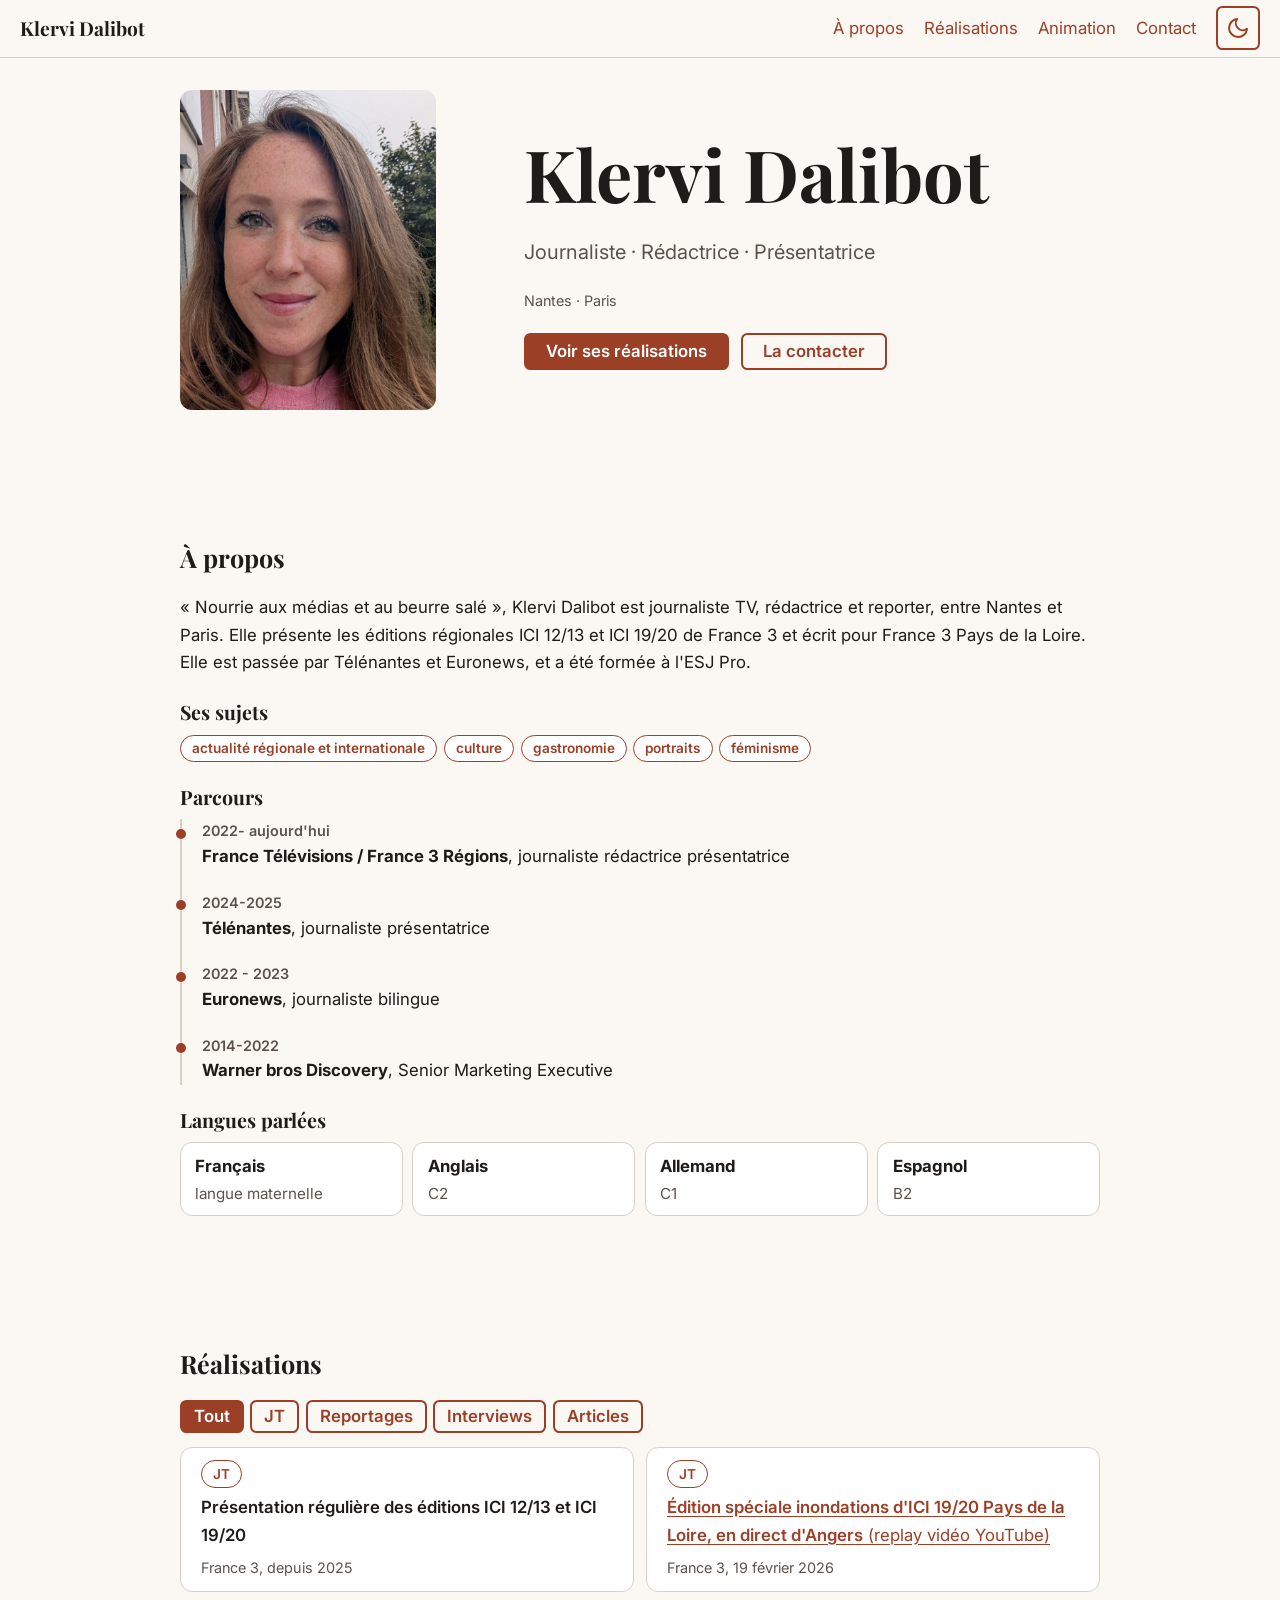
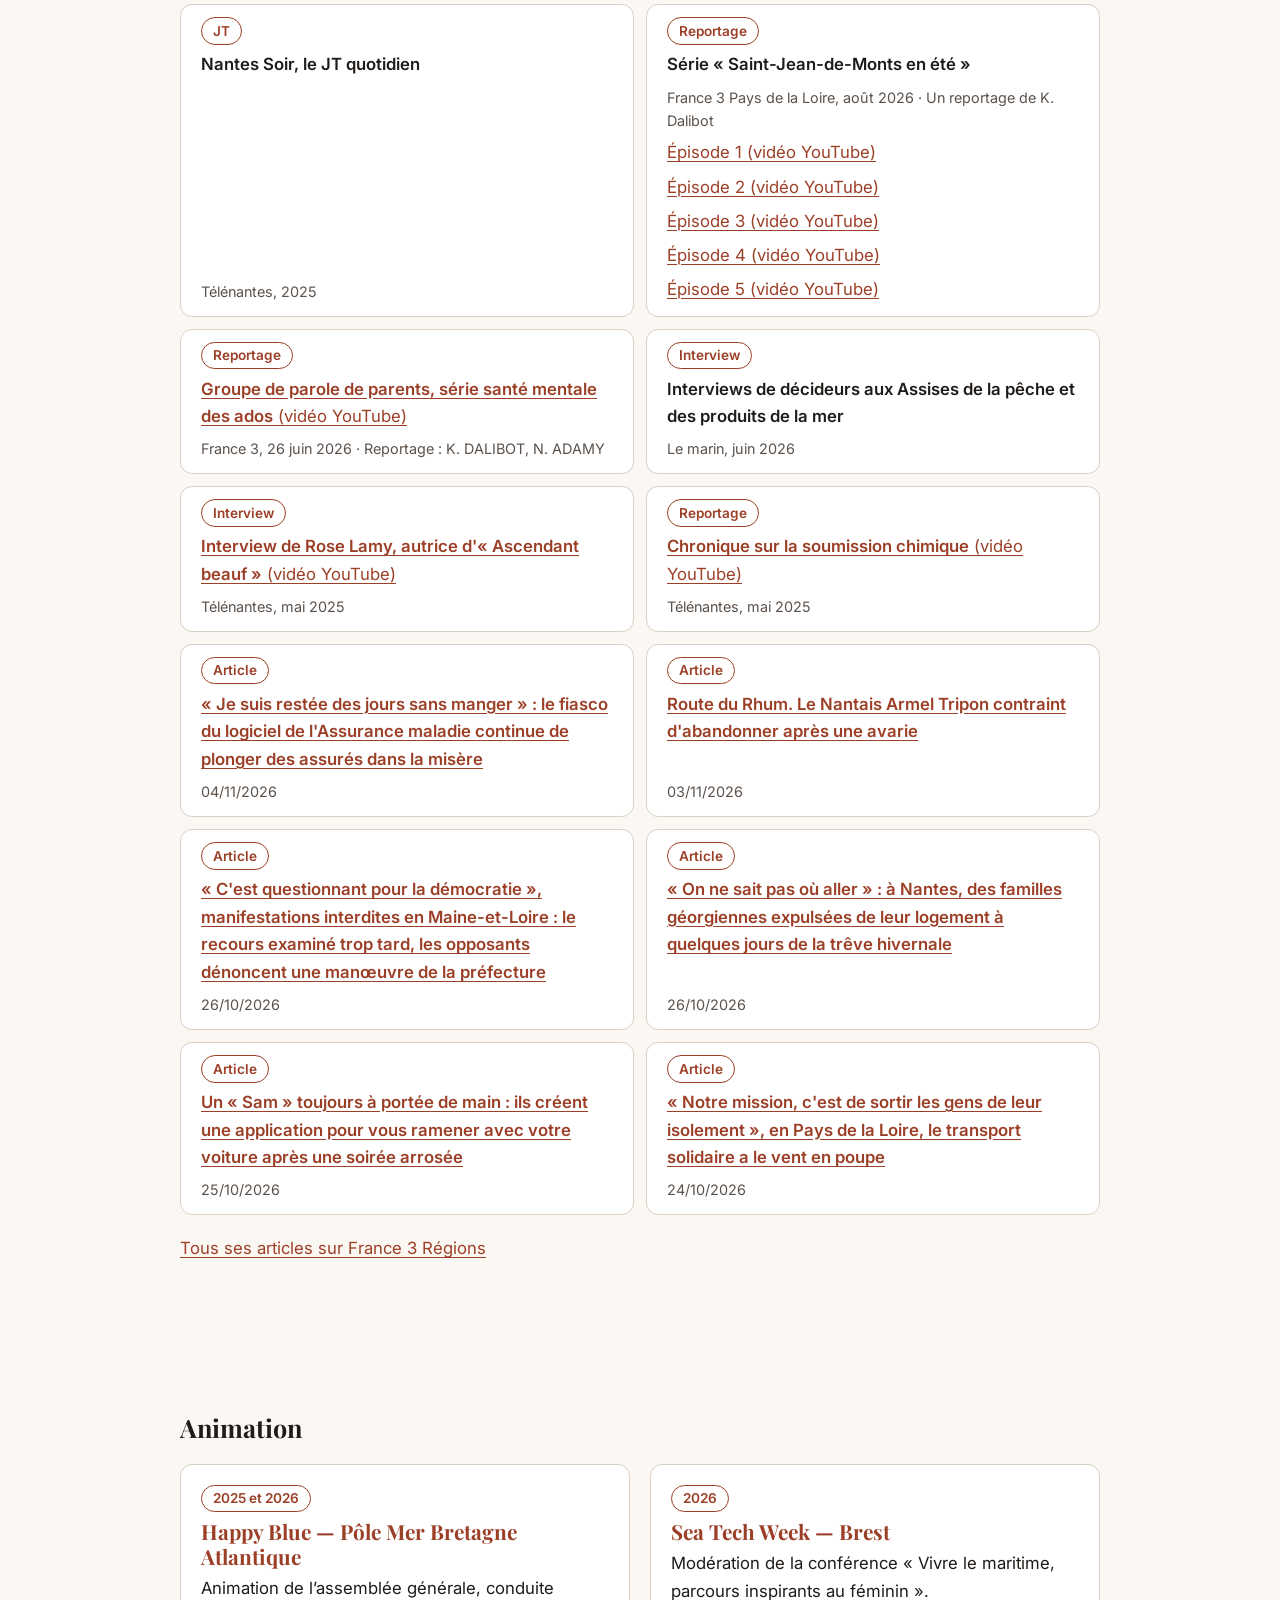
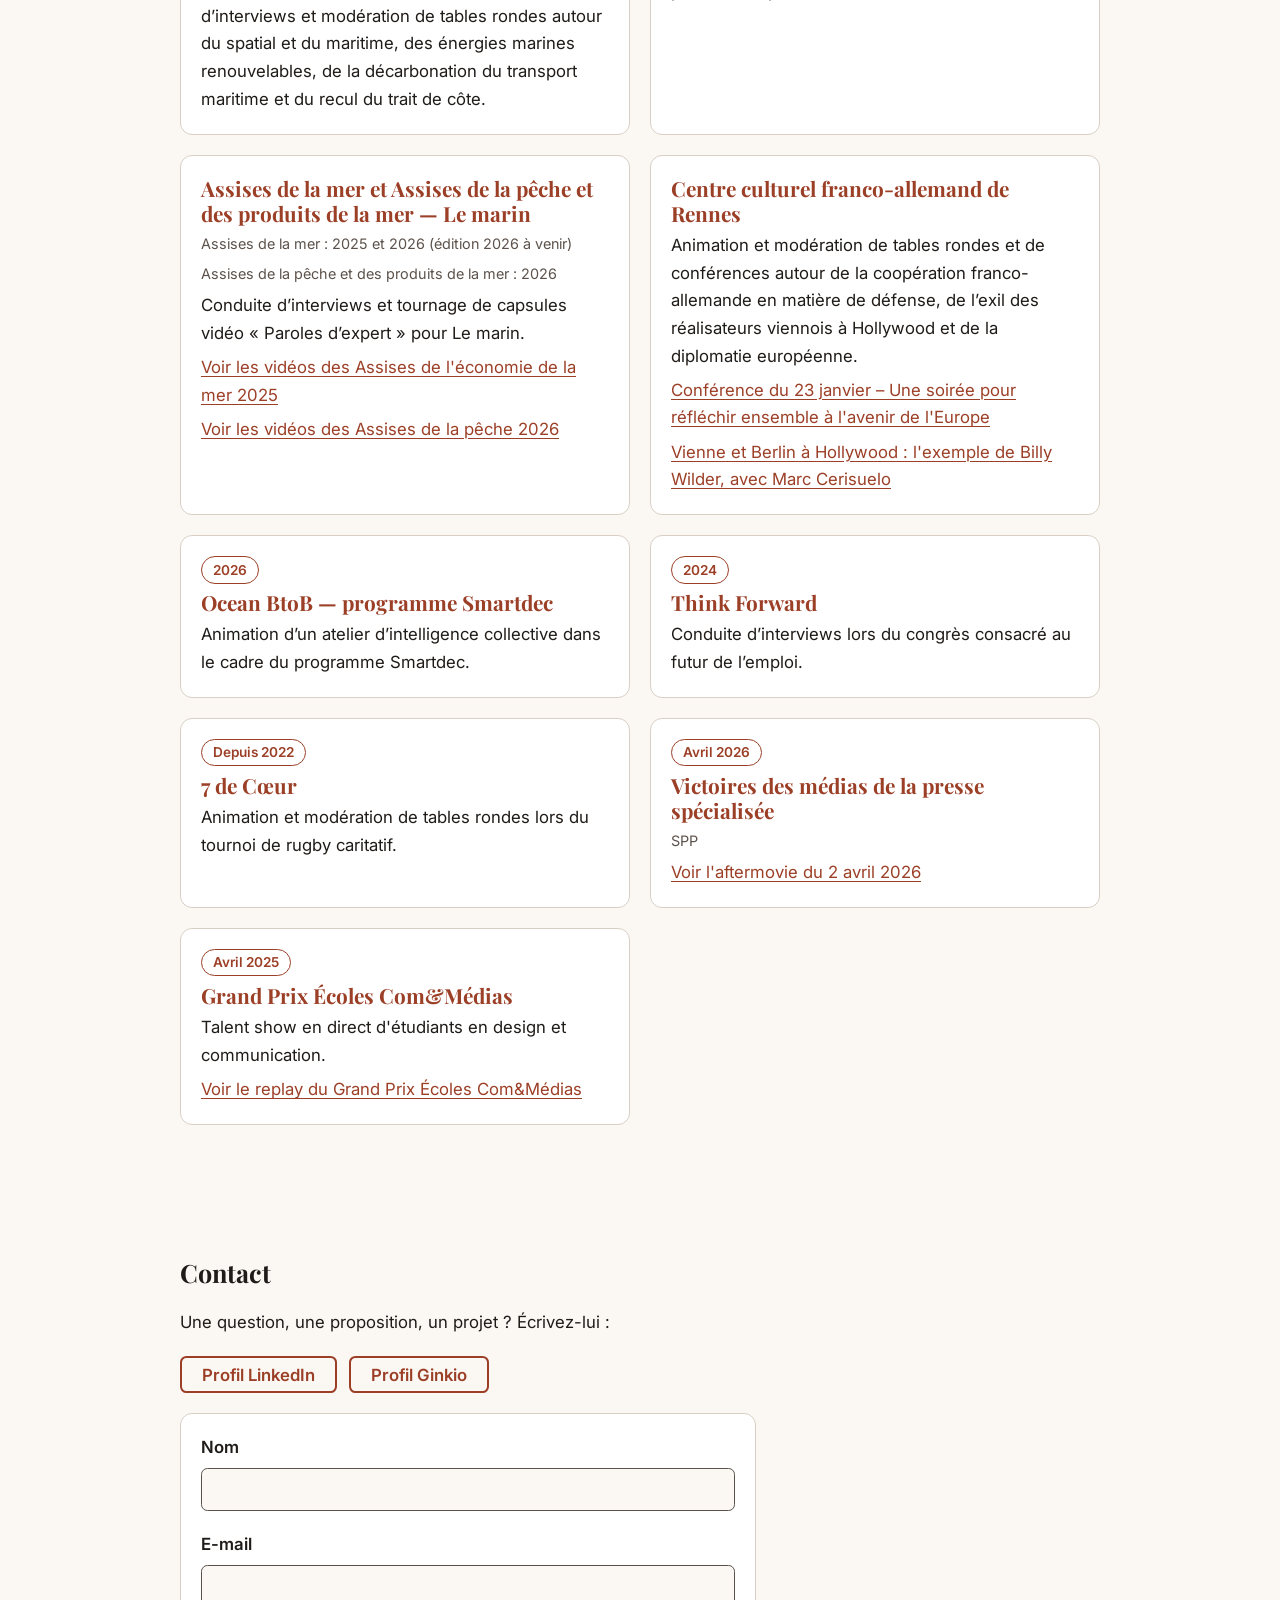
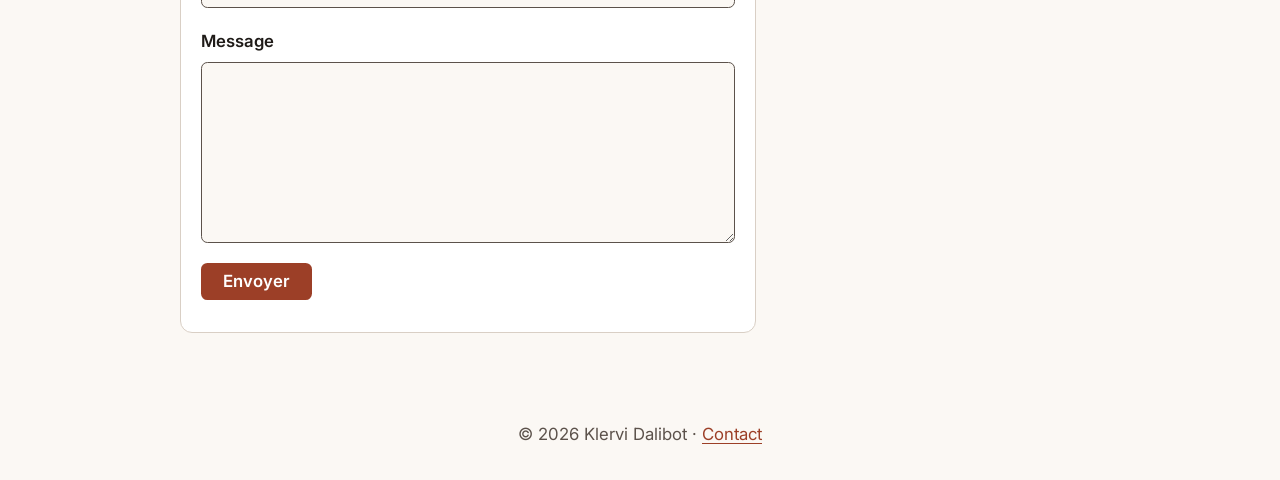
==== commit 015a3f79: "Implement kd#62 (attempt attempt-1794681377526-000002)" ====
--- a/index.html
+++ b/index.html
@@ -23,6 +23,7 @@
   <meta property="og:locale" content="fr_FR">
 </head>
 <body id="top">
+  <a class="skip-link" href="#contenu">Aller au contenu</a>
   <header>
     <a class="brand" href="#top">Klervi Dalibot</a>
     <div class="header-end">
@@ -39,7 +40,7 @@
     </div>
   </header>
 
-  <main>
+  <main id="contenu" tabindex="-1">
     <section class="hero">
       <img class="hero-photo" src="images/klervi.jpg" alt="Portrait de Klervi Dalibot, journaliste et présentatrice" width="720" height="900">
       <div class="hero-text">
@@ -57,7 +58,7 @@
       <h2>À propos</h2>
       <div class="about">
         <div>
-          <p>« Nourrie aux médias et au beurre salé », Klervi Dalibot est journaliste TV, rédactrice et reporter, entre Nantes et Paris. Originaire du Finistère et Parisienne d'adoption, elle a aussi vécu six mois à Taïwan en 2011.
+          <p>« Nourrie aux médias et au beurre salé », Klervi Dalibot est journaliste TV, rédactrice et reporter, entre Nantes et Paris.
           Elle présente les éditions régionales ICI 12/13 et ICI 19/20 de France 3 et écrit pour France 3 Pays de la Loire.
           Elle est passée par Télénantes et Euronews, et a été formée à l'ESJ Pro.</p>
           <h3>Ses sujets</h3>
@@ -65,7 +66,6 @@
             <li><span class="tag">actualité régionale et internationale</span></li>
             <li><span class="tag">culture</span></li>
             <li><span class="tag">gastronomie</span></li>
-            <li><span class="tag">voyages</span></li>
             <li><span class="tag">portraits</span></li>
             <li><span class="tag">féminisme</span></li>
           </ul>
--- a/style.css
+++ b/style.css
@@ -58,6 +58,19 @@
 h1, h2, h3, h4 { font-family: var(--font-serif); line-height: 1.2; }
 a { color: var(--accent); text-underline-offset: 0.2em; }
 a:hover { text-decoration-thickness: 2px; }
+
+html { scroll-padding-top: 9rem; }
+@media (min-width: 700px) { html { scroll-padding-top: 5rem; } }
+main:focus { outline: none; }
+
+/* Lien d'évitement : premier élément atteint au clavier, visible au focus */
+.skip-link {
+  position: absolute; left: var(--space-xs); top: 0; z-index: 20;
+  transform: translateY(-200%); padding: var(--space-xs) var(--space-s);
+  background: var(--bg); color: var(--accent); font-weight: 600;
+  border-radius: var(--radius-s);
+}
+.skip-link:focus-visible { transform: none; }
 
 /* Focus clavier visible sur tous les liens et boutons */
 a:focus-visible, button:focus-visible, .btn:focus-visible {
@@ -197,3 +210,15 @@
 .form-status { font-weight: 600; }
 .form-status--error { color: var(--accent); }
 .botcheck { display: none; }
+
+/* Cibles tactiles d'au moins 44 x 44 px sur mobile */
+@media (max-width: 699px) {
+  header .brand, nav a, .btn, footer a {
+    display: inline-flex; align-items: center; justify-content: center;
+    min-height: 44px; min-width: 44px;
+  }
+  nav { gap: 0 var(--space-xs); }
+  nav a { padding: 0 var(--space-s); }
+  .filters .btn { padding-block: 0; }
+  .btn { max-width: 100%; text-align: center; }
+}
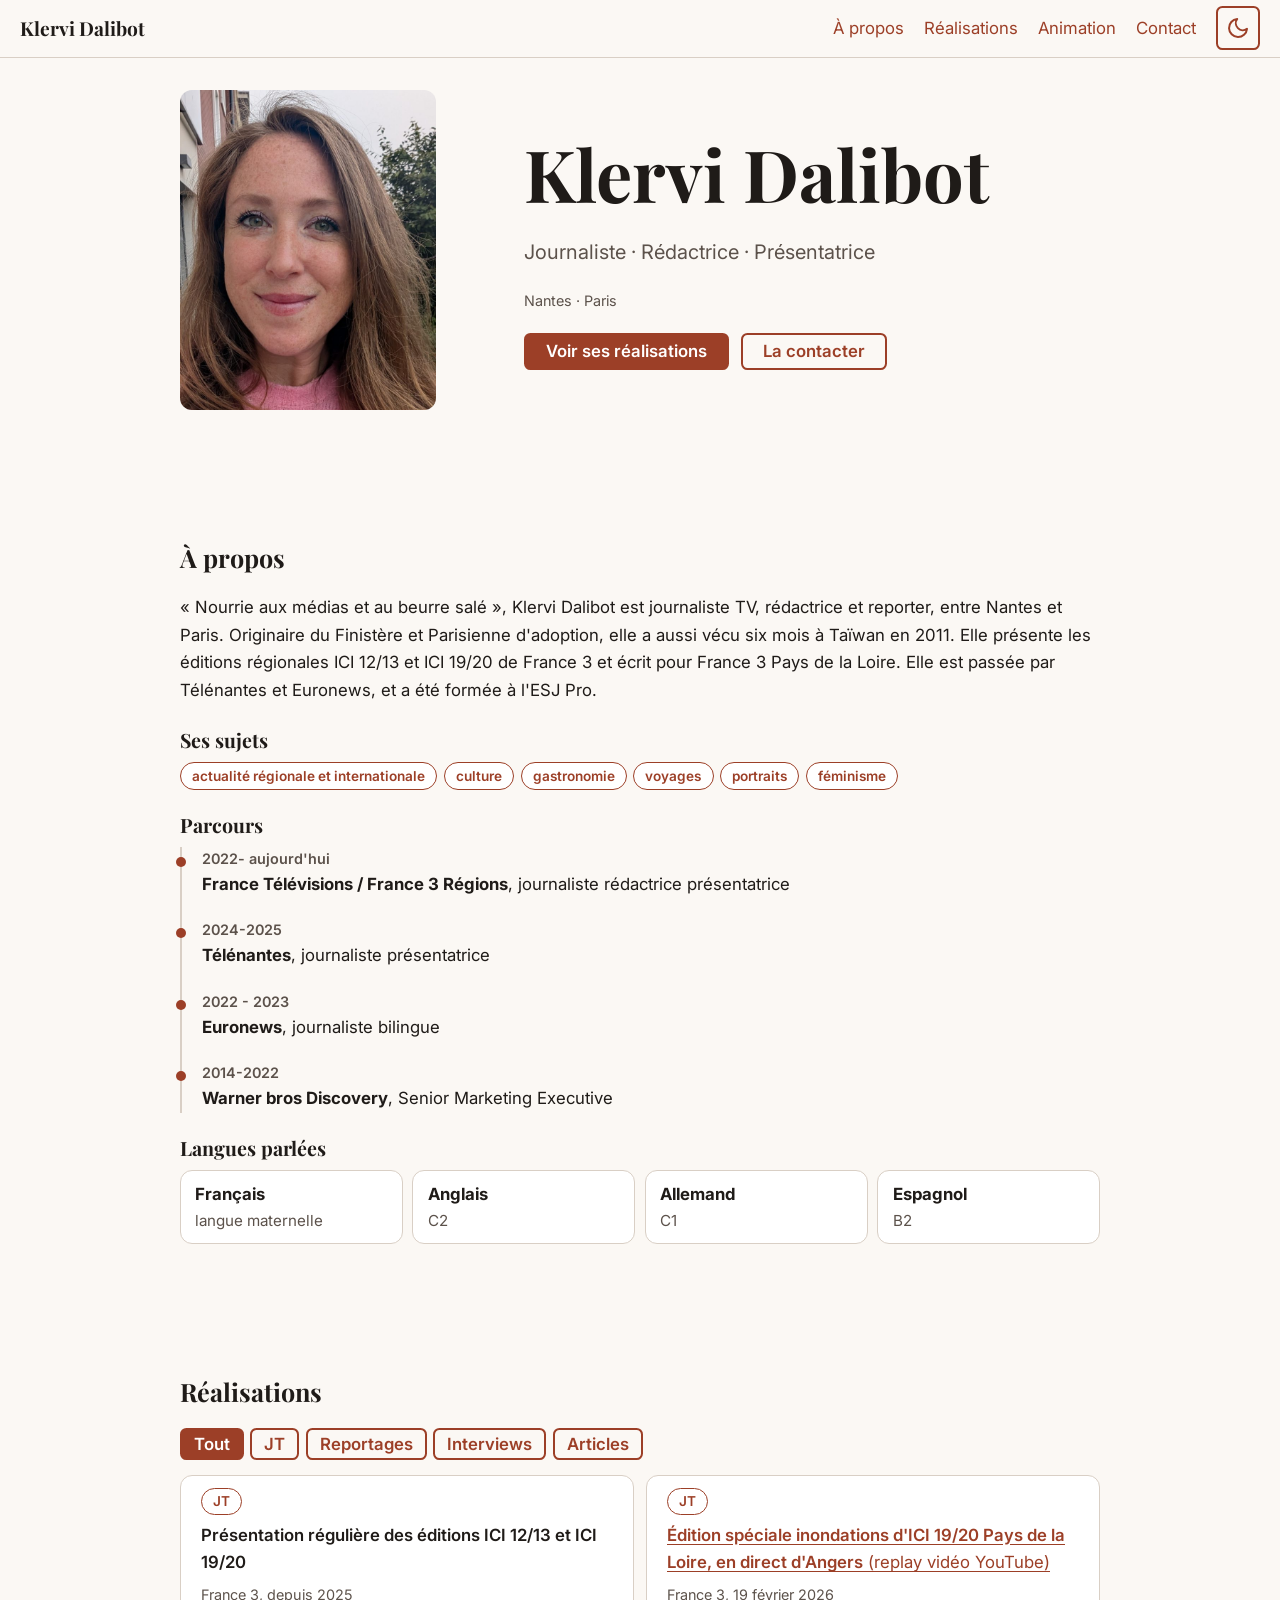
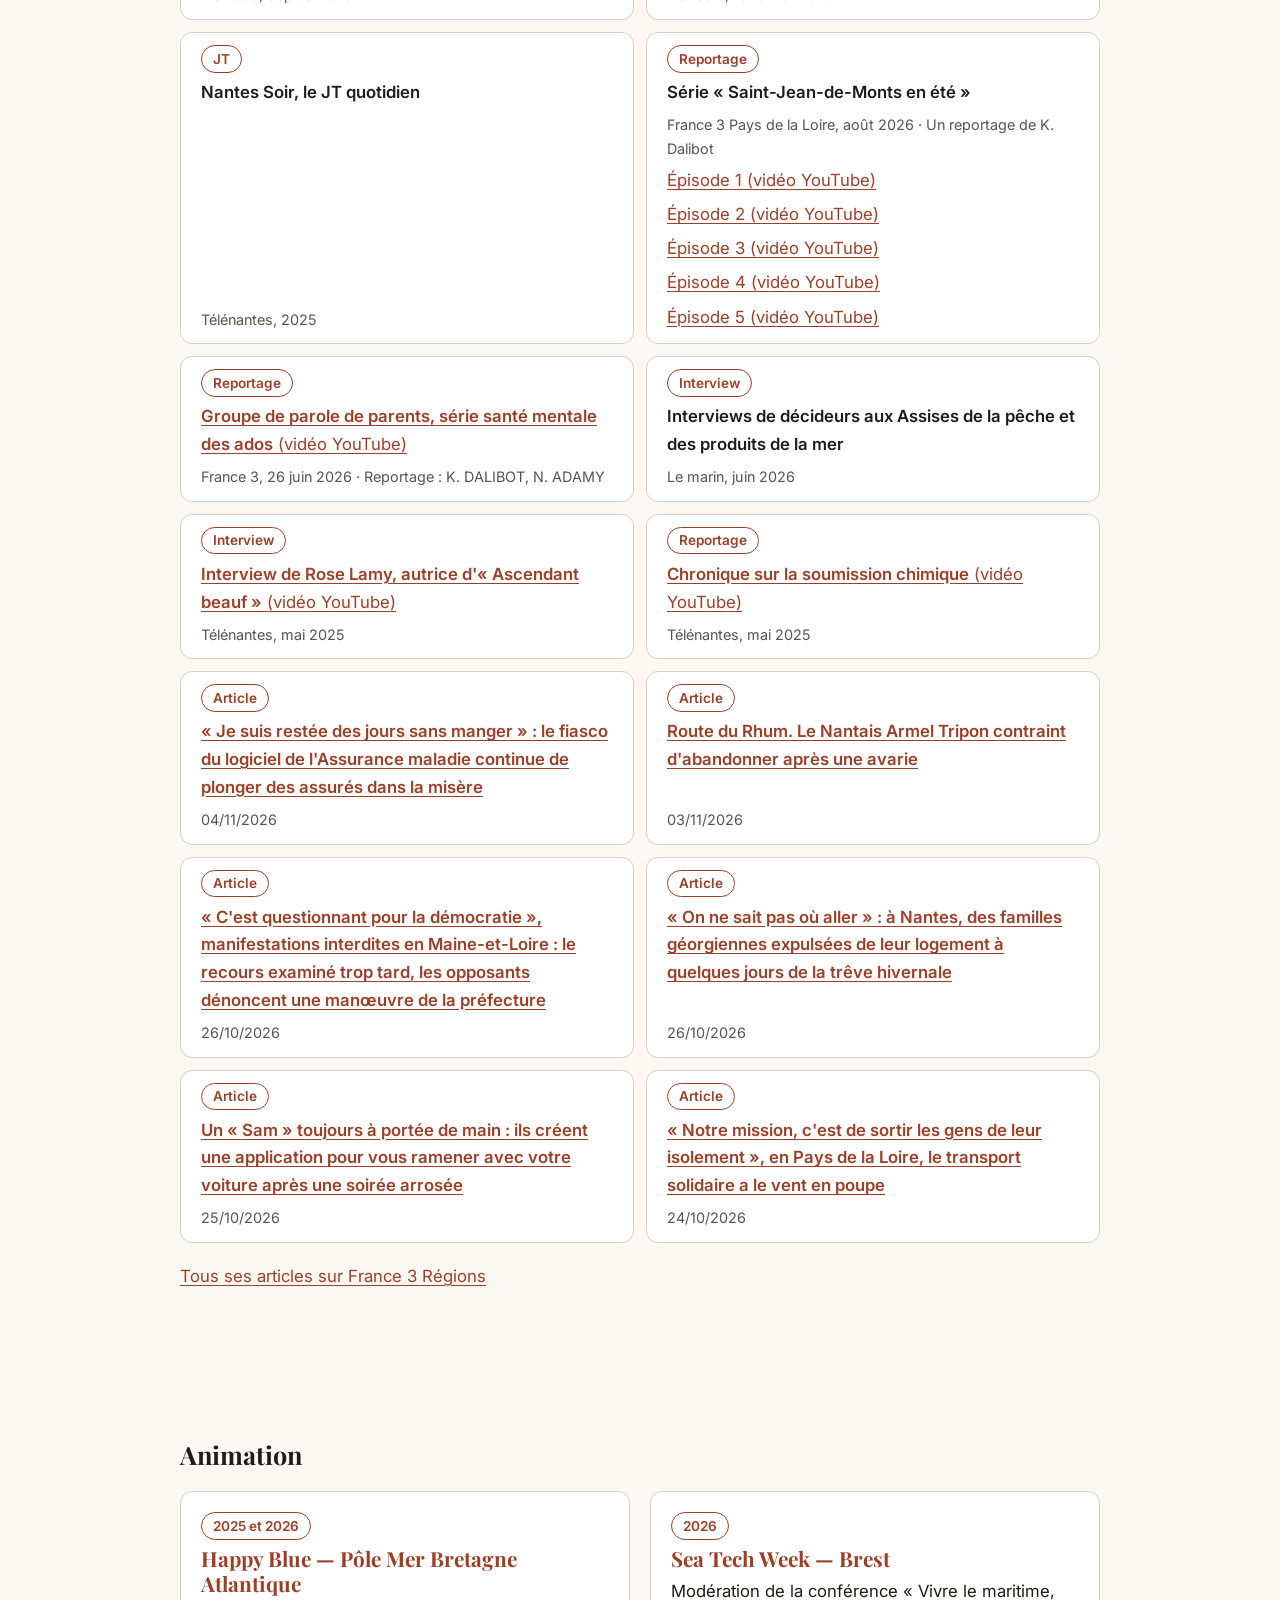
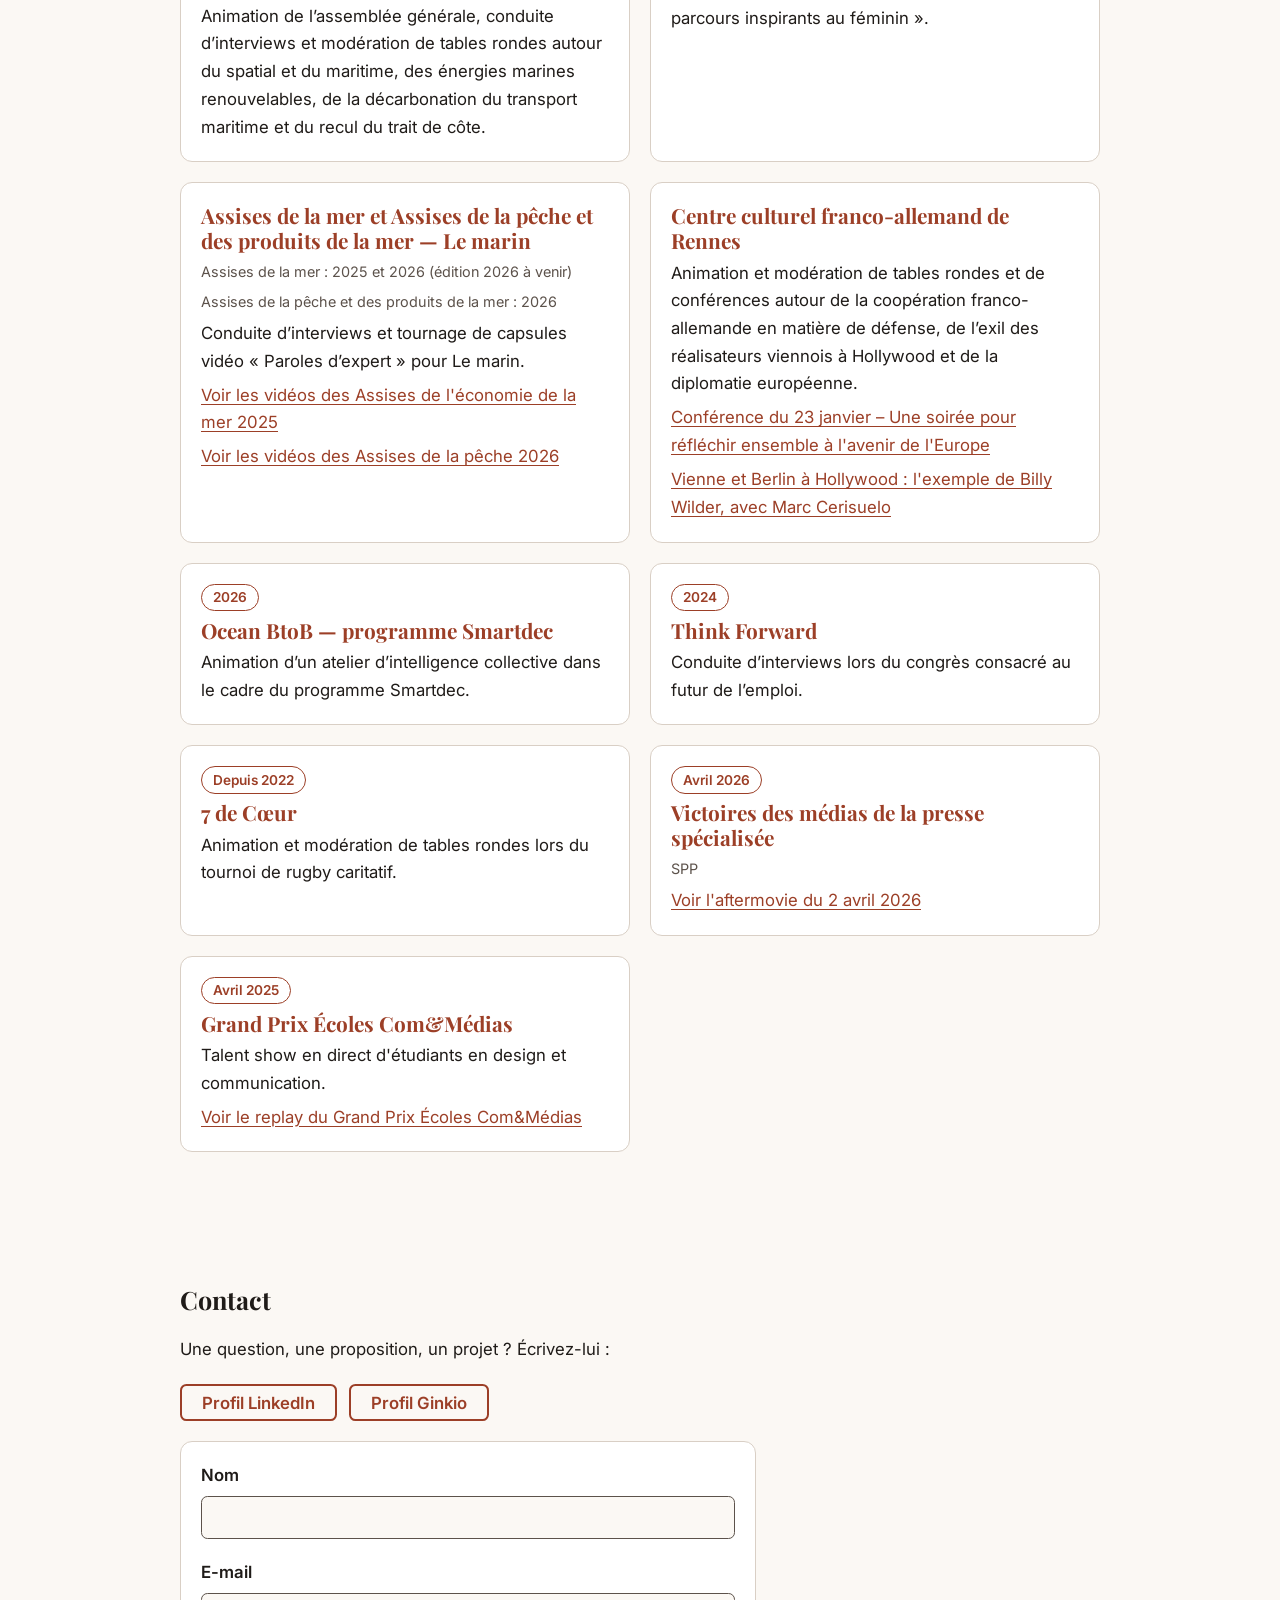
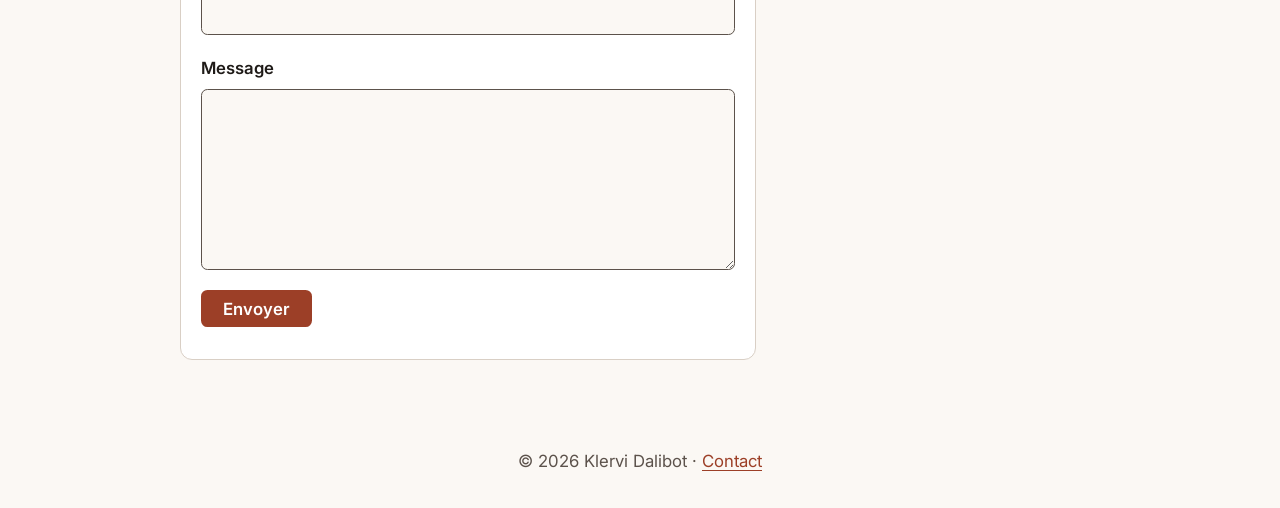
==== commit 7b530c0e: "Merge pull request #64 from romubaron/gravity/6b642e69737375652d34382e393738663863626433353138/61747" ====
--- a/index.html
+++ b/index.html
@@ -23,7 +23,6 @@
   <meta property="og:locale" content="fr_FR">
 </head>
 <body id="top">
-  <a class="skip-link" href="#contenu">Aller au contenu</a>
   <header>
     <a class="brand" href="#top">Klervi Dalibot</a>
     <div class="header-end">
@@ -40,7 +39,7 @@
     </div>
   </header>
 
-  <main id="contenu" tabindex="-1">
+  <main>
     <section class="hero">
       <img class="hero-photo" src="images/klervi.jpg" alt="Portrait de Klervi Dalibot, journaliste et présentatrice" width="720" height="900">
       <div class="hero-text">
@@ -58,7 +57,7 @@
       <h2>À propos</h2>
       <div class="about">
         <div>
-          <p>« Nourrie aux médias et au beurre salé », Klervi Dalibot est journaliste TV, rédactrice et reporter, entre Nantes et Paris.
+          <p>« Nourrie aux médias et au beurre salé », Klervi Dalibot est journaliste TV, rédactrice et reporter, entre Nantes et Paris. Originaire du Finistère et Parisienne d'adoption, elle a aussi vécu six mois à Taïwan en 2011.
           Elle présente les éditions régionales ICI 12/13 et ICI 19/20 de France 3 et écrit pour France 3 Pays de la Loire.
           Elle est passée par Télénantes et Euronews, et a été formée à l'ESJ Pro.</p>
           <h3>Ses sujets</h3>
@@ -66,6 +65,7 @@
             <li><span class="tag">actualité régionale et internationale</span></li>
             <li><span class="tag">culture</span></li>
             <li><span class="tag">gastronomie</span></li>
+            <li><span class="tag">voyages</span></li>
             <li><span class="tag">portraits</span></li>
             <li><span class="tag">féminisme</span></li>
           </ul>
--- a/style.css
+++ b/style.css
@@ -1,18 +1,17 @@
-/* Variables : thème clair par défaut, thème sombre via prefers-color-scheme
-   ou via l'attribut data-theme posé sur <html> par le bouton de bascule.
-   Ratios de contraste WCAG calculés sur le fond --bg / --card (AA = 4,5:1). */
+/* Variables : palette unique, thème clair ou sombre selon l'appareil. */
 :root {
   color-scheme: light dark;
 
-  /* Couleurs — thème clair */
-  --bg: #fbf8f4;      /* fond de page, crème */
-  --card: #ffffff;    /* fond des cartes et étiquettes */
-  --fg: #1f1b18;      /* texte courant, noir chaud : 16,2:1 sur --bg, 17,1:1 sur --card */
-  --muted: #5c524b;   /* texte secondaire, dates : 7,2:1 sur --bg, 7,6:1 sur --card */
-  --accent: #9c3f27;  /* terracotta : liens et titres, 6,3:1 sur --bg, 6,7:1 sur --card */
-  --on-accent: #ffffff; /* texte sur fond terracotta (.btn) : 6,7:1 */
-  --line: #d9cfc5;    /* filets et bordures discrètes (décoratif) */
-  --focus: #9c3f27;   /* anneau de focus clavier, identique à l'accent */
+  /* Couleurs : light-dark(clair, sombre). Chaque valeur n'est écrite qu'une fois ;
+     le thème suit l'appareil via color-scheme, sans script. */
+  --couleur-fond: light-dark(#fbf8f4, #1a1715);       /* fond de page : crème / noir chaud */
+  --couleur-carte: light-dark(#ffffff, #252120);      /* fond des cartes et étiquettes */
+  --couleur-texte: light-dark(#1f1b18, #f3ece4);      /* texte courant */
+  --couleur-discret: light-dark(#5c524b, #b9aea4);    /* texte secondaire, dates */
+  --couleur-accent: light-dark(#9c3f27, #e8957d);     /* terracotta : liens et titres */
+  --couleur-sur-accent: light-dark(#ffffff, #1a1715); /* texte sur fond terracotta (.btn) */
+  --couleur-filet: light-dark(#d9cfc5, #3d3632);      /* filets et bordures (décoratif) */
+  --couleur-focus: light-dark(#9c3f27, #e8957d);      /* anneau de focus clavier */
 
   /* Polices */
   --font-serif: "Playfair Display", Georgia, serif;   /* titres */
@@ -30,51 +29,19 @@
   --radius-m: 0.75rem; /* cartes, images */
   --radius-pill: 999px; /* éléments arrondis (étiquettes) */
 }
-@media (prefers-color-scheme: dark) {
-  :root:not([data-theme="light"]) {
-    --bg: #1a1715;      /* fond de page, noir chaud */
-    --card: #252120;    /* fond des cartes */
-    --fg: #f3ece4;      /* texte courant, crème : 15,2:1 sur --bg */
-    --muted: #b9aea4;   /* texte secondaire : 8,2:1 sur --bg, 7,3:1 sur --card */
-    --accent: #e8957d;  /* terracotta clair : 7,7:1 sur --bg, 6,9:1 sur --card */
-    --on-accent: #1a1715; /* texte sur fond terracotta : 7,7:1 */
-    --line: #3d3632;    /* filets */
-    --focus: #e8957d;   /* anneau de focus */
-  }
-}
-:root[data-theme="dark"] {
-  --bg: #1a1715;      /* fond de page, noir chaud */
-  --card: #252120;    /* fond des cartes */
-  --fg: #f3ece4;      /* texte courant, crème : 15,2:1 sur --bg */
-  --muted: #b9aea4;   /* texte secondaire : 8,2:1 sur --bg, 7,3:1 sur --card */
-  --accent: #e8957d;  /* terracotta clair : 7,7:1 sur --bg, 6,9:1 sur --card */
-  --on-accent: #1a1715; /* texte sur fond terracotta : 7,7:1 */
-  --line: #3d3632;    /* filets */
-  --focus: #e8957d;   /* anneau de focus */
-}
+/* Le bouton de bascule pose data-theme sur <html> pour forcer un thème. */
+:root[data-theme="light"] { color-scheme: light; }
+:root[data-theme="dark"] { color-scheme: dark; }
 
 * { box-sizing: border-box; }
-body { margin: 0; font: 1.05rem/1.65 var(--font-sans); background: var(--bg); color: var(--fg); }
+body { margin: 0; font: 1.05rem/1.65 var(--font-sans); background: var(--couleur-fond); color: var(--couleur-texte); }
 h1, h2, h3, h4 { font-family: var(--font-serif); line-height: 1.2; }
-a { color: var(--accent); text-underline-offset: 0.2em; }
+a { color: var(--couleur-accent); text-underline-offset: 0.2em; }
 a:hover { text-decoration-thickness: 2px; }
-
-html { scroll-padding-top: 9rem; }
-@media (min-width: 700px) { html { scroll-padding-top: 5rem; } }
-main:focus { outline: none; }
-
-/* Lien d'évitement : premier élément atteint au clavier, visible au focus */
-.skip-link {
-  position: absolute; left: var(--space-xs); top: 0; z-index: 20;
-  transform: translateY(-200%); padding: var(--space-xs) var(--space-s);
-  background: var(--bg); color: var(--accent); font-weight: 600;
-  border-radius: var(--radius-s);
-}
-.skip-link:focus-visible { transform: none; }
 
 /* Focus clavier visible sur tous les liens et boutons */
 a:focus-visible, button:focus-visible, .btn:focus-visible {
-  outline: 3px solid var(--focus);
+  outline: 3px solid var(--couleur-focus);
   outline-offset: 3px;
   border-radius: var(--radius-s);
 }
@@ -86,35 +53,35 @@
 .btn {
   display: inline-block; font: inherit; font-weight: 600; line-height: 1.2; cursor: pointer;
   padding: var(--space-xs) var(--space-m); border-radius: var(--radius-s);
-  background: var(--accent); color: var(--on-accent); border: 2px solid var(--accent);
+  background: var(--couleur-accent); color: var(--couleur-sur-accent); border: 2px solid var(--couleur-accent);
   text-decoration: none;
 }
-.btn:hover { background: transparent; color: var(--accent); }
-.btn--ghost { background: transparent; color: var(--accent); }
-.btn--ghost:hover { background: var(--accent); color: var(--on-accent); }
+.btn:hover { background: transparent; color: var(--couleur-accent); }
+.btn--ghost { background: transparent; color: var(--couleur-accent); }
+.btn--ghost:hover { background: var(--couleur-accent); color: var(--couleur-sur-accent); }
 
-/* Carte : <div class="card"> ou <li class="card">, bloc sur fond --card
+/* Carte : <div class="card"> ou <li class="card">, bloc sur fond --couleur-carte
    avec filet discret ; au survol, le filet passe à la couleur d'accent. */
 .card {
-  background: var(--card); padding: var(--space-s) var(--space-m);
-  border: 1px solid var(--line); border-radius: var(--radius-m);
+  background: var(--couleur-carte); padding: var(--space-s) var(--space-m);
+  border: 1px solid var(--couleur-filet); border-radius: var(--radius-m);
 }
-.card:hover { border-color: var(--accent); }
-.card:focus-within { border-color: var(--accent); }
+.card:hover { border-color: var(--couleur-accent); }
+.card:focus-within { border-color: var(--couleur-accent); }
 
 /* Étiquette : <span class="tag">, petit libellé arrondi (rubrique, date…). */
 .tag {
   display: inline-block; font-size: 0.85rem; font-weight: 600; padding: 0.1rem 0.7rem;
-  border-radius: var(--radius-pill); background: var(--card); color: var(--accent);
-  border: 1px solid var(--accent); text-decoration: none;
+  border-radius: var(--radius-pill); background: var(--couleur-carte); color: var(--couleur-accent);
+  border: 1px solid var(--couleur-accent); text-decoration: none;
 }
-a.tag:hover { background: var(--accent); color: var(--on-accent); }
+a.tag:hover { background: var(--couleur-accent); color: var(--couleur-sur-accent); }
 
 /* ---------- Mise en page ---------- */
 
-header { position: sticky; top: 0; z-index: 10; background: var(--bg); display: flex; flex-wrap: wrap; align-items: center; justify-content: space-between; gap: var(--space-xs) var(--space-m); padding: var(--space-xs) var(--space-m); border-bottom: 1px solid var(--line); }
-header .brand { font-family: var(--font-serif); font-size: 1.2rem; font-weight: 700; text-decoration: none; color: var(--fg); }
-header .brand:hover { color: var(--accent); }
+header { position: sticky; top: 0; z-index: 10; background: var(--couleur-fond); display: flex; flex-wrap: wrap; align-items: center; justify-content: space-between; gap: var(--space-xs) var(--space-m); padding: var(--space-xs) var(--space-m); border-bottom: 1px solid var(--couleur-filet); }
+header .brand { font-family: var(--font-serif); font-size: 1.2rem; font-weight: 700; text-decoration: none; color: var(--couleur-texte); }
+header .brand:hover { color: var(--couleur-accent); }
 .header-end { display: flex; flex-wrap: wrap; align-items: center; gap: var(--space-xs) var(--space-m); }
 nav { display: flex; flex-wrap: wrap; gap: var(--space-xs) var(--space-m); }
 nav a { text-decoration: none; }
@@ -135,39 +102,39 @@
   .hero { grid-template-columns: 18rem 1fr; justify-items: start; text-align: left; align-items: center; gap: var(--space-xl); }
   .hero-cta { justify-content: flex-start; }
 }
-.tagline { color: var(--muted); font-size: 1.25rem; }
+.tagline { color: var(--couleur-discret); font-size: 1.25rem; }
 
 
 .about h3 { margin: 1.5rem 0 0.6rem; }
 .tags { list-style: none; padding: 0; margin: 0; display: flex; flex-wrap: wrap; gap: var(--space-xs); }
-.timeline { list-style: none; margin: 0; padding: 0 0 0 var(--space-m); border-left: 2px solid var(--line); }
+.timeline { list-style: none; margin: 0; padding: 0 0 0 var(--space-m); border-left: 2px solid var(--couleur-filet); }
 .timeline li { position: relative; margin-bottom: var(--space-m); overflow-wrap: anywhere; }
-.timeline li::before { content: ""; position: absolute; left: calc(-1 * var(--space-m) - 6px); top: 0.6rem; width: 10px; height: 10px; border-radius: 50%; background: var(--accent); }
+.timeline li::before { content: ""; position: absolute; left: calc(-1 * var(--space-m) - 6px); top: 0.6rem; width: 10px; height: 10px; border-radius: 50%; background: var(--couleur-accent); }
 .timeline .meta { display: block; margin: 0; font-weight: 600; }
 .langs { margin: 0; display: grid; grid-template-columns: repeat(auto-fit, minmax(9rem, 1fr)); gap: 0.6rem; }
-.langs div { background: var(--card); border: 1px solid var(--line); padding: 0.6rem 0.9rem; border-radius: var(--radius-m); }
+.langs div { background: var(--couleur-carte); border: 1px solid var(--couleur-filet); padding: 0.6rem 0.9rem; border-radius: var(--radius-m); }
 .langs dt { font-weight: 700; }
-.langs dd { margin: 0; color: var(--muted); font-size: 0.95rem; overflow-wrap: anywhere; }
+.langs dd { margin: 0; color: var(--couleur-discret); font-size: 0.95rem; overflow-wrap: anywhere; }
 
-footer { text-align: center; color: var(--muted); padding: var(--space-l); }
+footer { text-align: center; color: var(--couleur-discret); padding: var(--space-l); }
 
 h3 { margin-top: var(--space-l); }
-.meta { color: var(--muted); font-size: 0.9rem; }
+.meta { color: var(--couleur-discret); font-size: 0.9rem; }
 .list { padding: 0; list-style: none; }
-.list li { background: var(--card); border: 1px solid var(--line); padding: 0.9rem 1.1rem; border-radius: var(--radius-m); margin-bottom: 0.6rem; overflow-wrap: anywhere; }
-.list li:hover, .list li:focus-within { border-color: var(--accent); }
+.list li { background: var(--couleur-carte); border: 1px solid var(--couleur-filet); padding: 0.9rem 1.1rem; border-radius: var(--radius-m); margin-bottom: 0.6rem; overflow-wrap: anywhere; }
+.list li:hover, .list li:focus-within { border-color: var(--couleur-accent); }
 .list .meta { display: block; }
 
-.rubrique { margin-top: 2.5rem; padding-left: var(--space-s); border-left: 4px solid var(--accent); }
-.rubrique h3 { margin-top: 0; color: var(--accent); font-size: 1.5rem; }
+.rubrique { margin-top: 2.5rem; padding-left: var(--space-s); border-left: 4px solid var(--couleur-accent); }
+.rubrique h3 { margin-top: 0; color: var(--couleur-accent); font-size: 1.5rem; }
 .rubrique h4 { margin: 1.5rem 0 0.75rem; font-size: 1.1rem; }
 
 /* Réalisations : filtres (affichés par le JS) et cartes */
 .filters { display: flex; flex-wrap: wrap; gap: var(--space-xs); margin: var(--space-m) 0 var(--space-xs); }
 .filters[hidden], .cards [hidden] { display: none; }
 .filters .btn { padding: 0.25rem var(--space-s); }
-.filters .btn[aria-pressed="true"] { background: var(--accent); color: var(--on-accent); }
-.filters .btn[aria-pressed="true"]:hover { background: var(--accent); color: var(--on-accent); }
+.filters .btn[aria-pressed="true"] { background: var(--couleur-accent); color: var(--couleur-sur-accent); }
+.filters .btn[aria-pressed="true"]:hover { background: var(--couleur-accent); color: var(--couleur-sur-accent); }
 .cards { list-style: none; padding: 0; margin: var(--space-s) 0 var(--space-m); display: grid; grid-template-columns: 1fr; gap: var(--space-s); }
 @media (min-width: 700px) { .cards { grid-template-columns: repeat(2, 1fr); } }
 .work-card { display: flex; flex-direction: column; align-items: flex-start; gap: var(--space-xs); min-width: 0; overflow-wrap: anywhere; }
@@ -180,12 +147,12 @@
 .editorial { list-style: none; padding: 0; margin: var(--space-m) 0 0; display: grid; grid-template-columns: 1fr; gap: var(--space-m); }
 @media (min-width: 700px) { .editorial { grid-template-columns: repeat(2, 1fr); } }
 .editorial-item { display: flex; flex-direction: column; align-items: flex-start; gap: var(--space-xs); min-width: 0; overflow-wrap: anywhere; padding: var(--space-m); }
-.editorial-item h3 { margin: 0; font-size: 1.3rem; color: var(--accent); }
+.editorial-item h3 { margin: 0; font-size: 1.3rem; color: var(--couleur-accent); }
 .editorial-item p { margin: 0; }
 .editorial-item .video-links { list-style: none; padding: 0; margin: 0; display: flex; flex-direction: column; gap: var(--space-xs); }
 .editorial-item figure { margin: 0 0 var(--space-xs); width: 100%; }
 .editorial-item figure img { display: block; width: 100%; height: auto; border-radius: var(--radius-m); }
-.editorial-item figcaption { color: var(--muted); font-size: 0.85rem; }
+.editorial-item figcaption { color: var(--couleur-discret); font-size: 0.85rem; }
 
 @media (prefers-reduced-motion: no-preference) {
   .btn, .card, .list li, a.tag { transition: background-color 0.15s, color 0.15s, border-color 0.15s; }
@@ -201,24 +168,12 @@
 .contact-form .field { display: flex; flex-direction: column; gap: var(--space-xs); margin: 0 0 var(--space-m); }
 .contact-form label { font-weight: 600; }
 .contact-form input[type="text"], .contact-form input[type="email"], .contact-form textarea {
-  width: 100%; font: inherit; color: var(--fg); background: var(--bg);
-  padding: var(--space-xs) var(--space-s); border: 1px solid var(--muted); border-radius: var(--radius-s);
+  width: 100%; font: inherit; color: var(--couleur-texte); background: var(--couleur-fond);
+  padding: var(--space-xs) var(--space-s); border: 1px solid var(--couleur-discret); border-radius: var(--radius-s);
 }
 .contact-form textarea { resize: vertical; }
-.contact-form input:focus-visible, .contact-form textarea:focus-visible { outline: 3px solid var(--focus); outline-offset: 2px; }
+.contact-form input:focus-visible, .contact-form textarea:focus-visible { outline: 3px solid var(--couleur-focus); outline-offset: 2px; }
 .contact-form p { margin: 0 0 var(--space-s); }
 .form-status { font-weight: 600; }
-.form-status--error { color: var(--accent); }
+.form-status--error { color: var(--couleur-accent); }
 .botcheck { display: none; }
-
-/* Cibles tactiles d'au moins 44 x 44 px sur mobile */
-@media (max-width: 699px) {
-  header .brand, nav a, .btn, footer a {
-    display: inline-flex; align-items: center; justify-content: center;
-    min-height: 44px; min-width: 44px;
-  }
-  nav { gap: 0 var(--space-xs); }
-  nav a { padding: 0 var(--space-s); }
-  .filters .btn { padding-block: 0; }
-  .btn { max-width: 100%; text-align: center; }
-}
